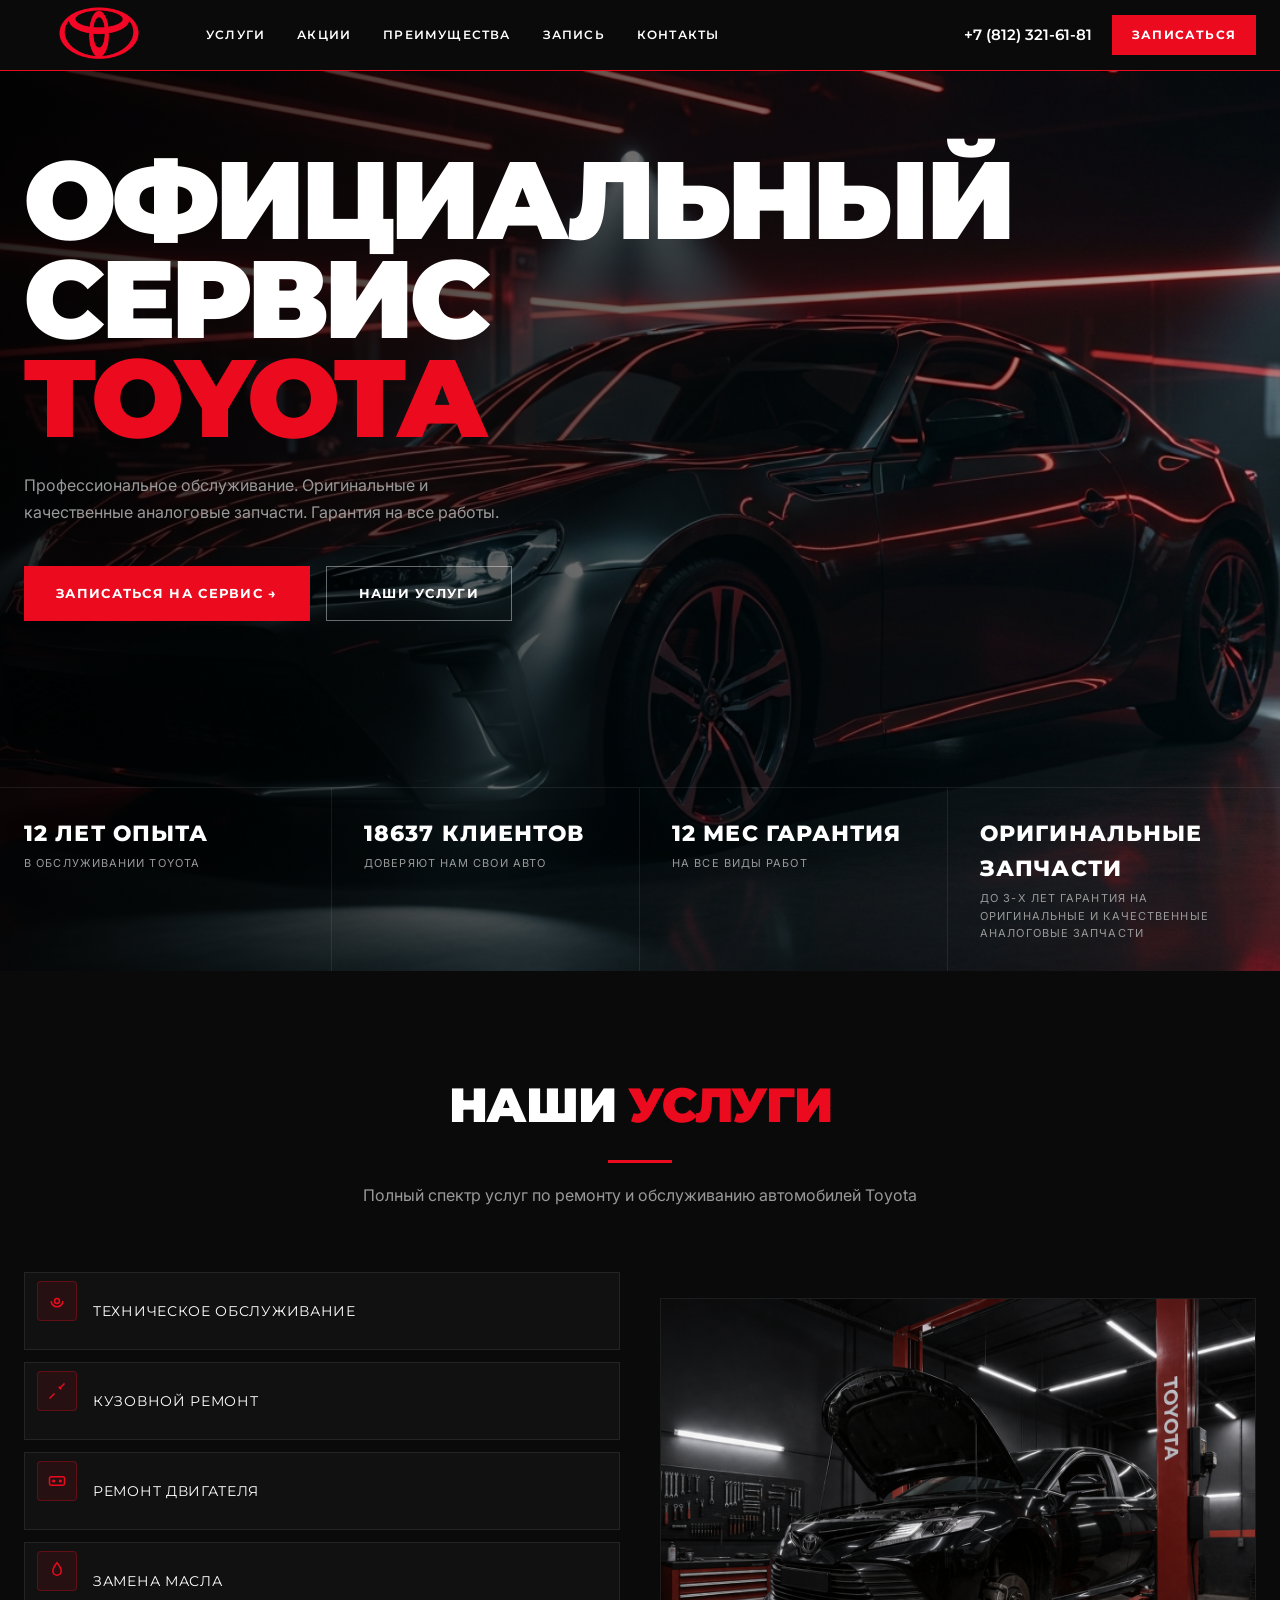
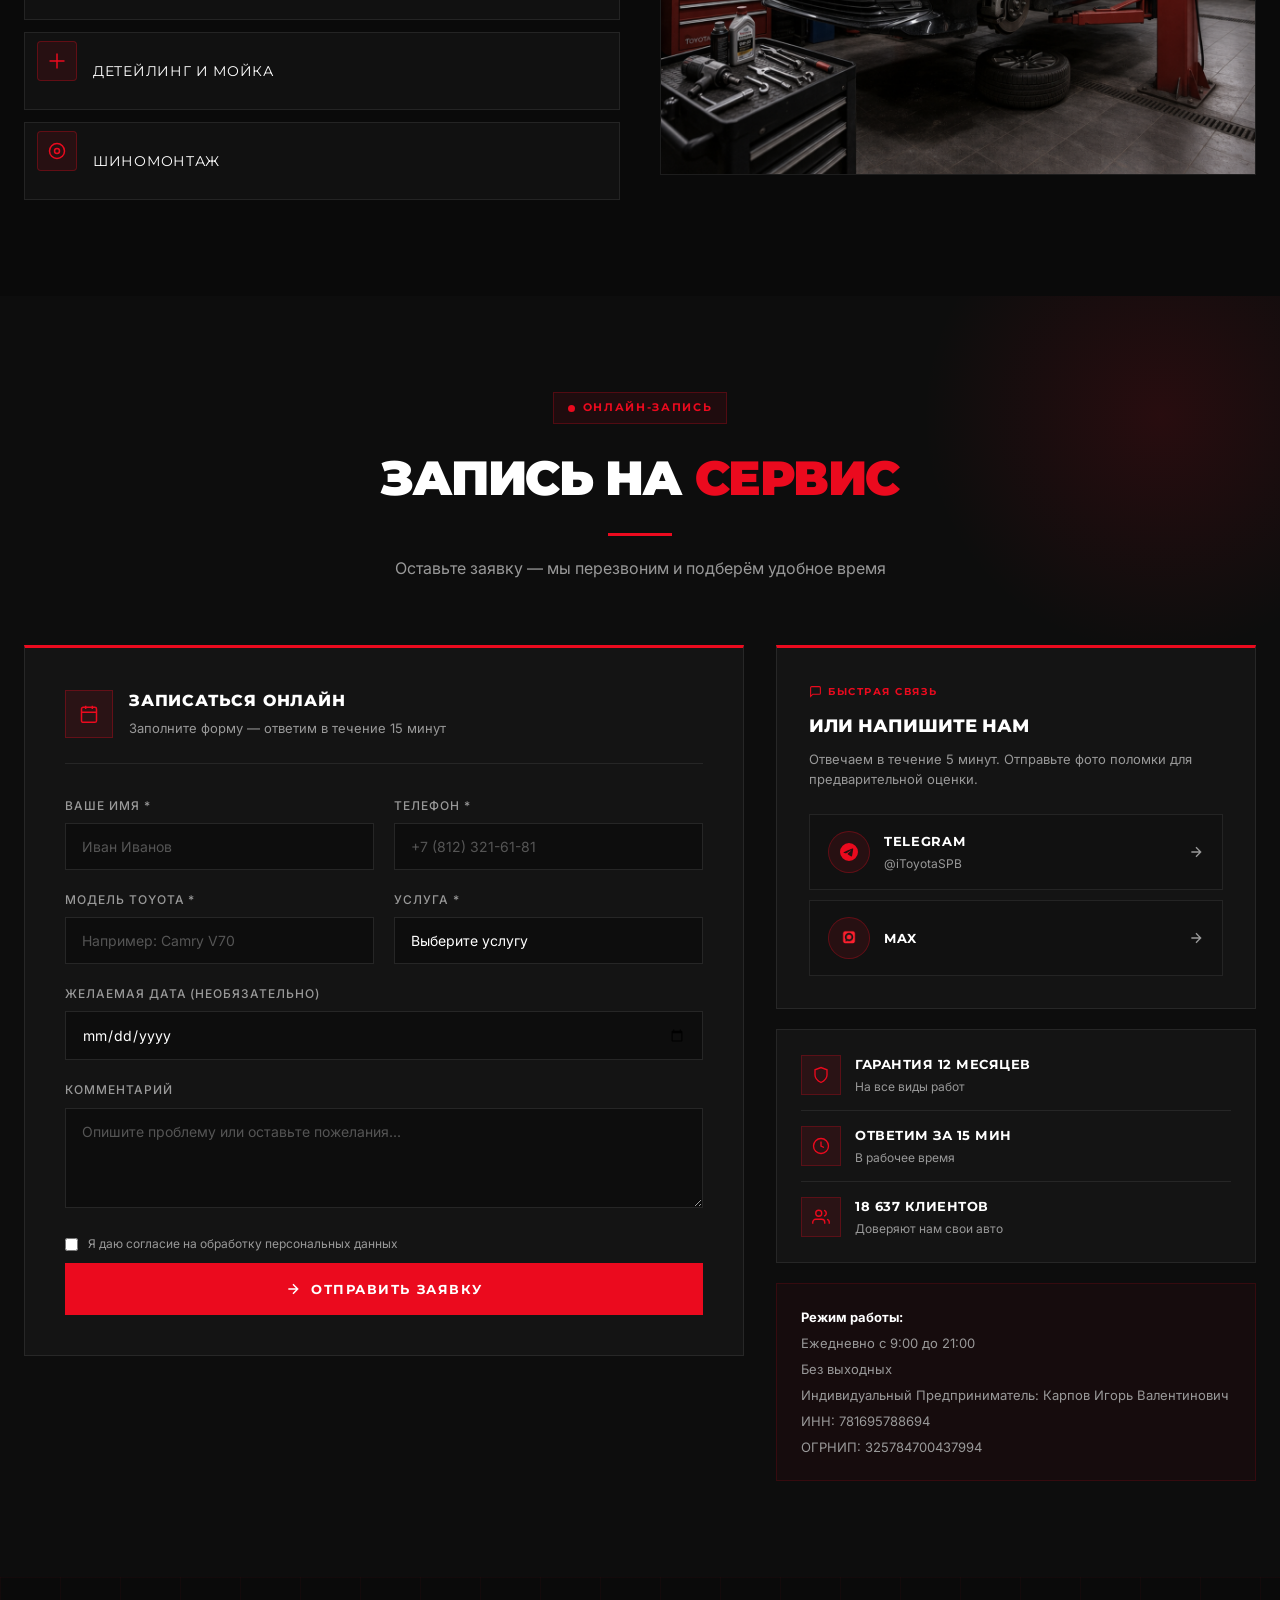
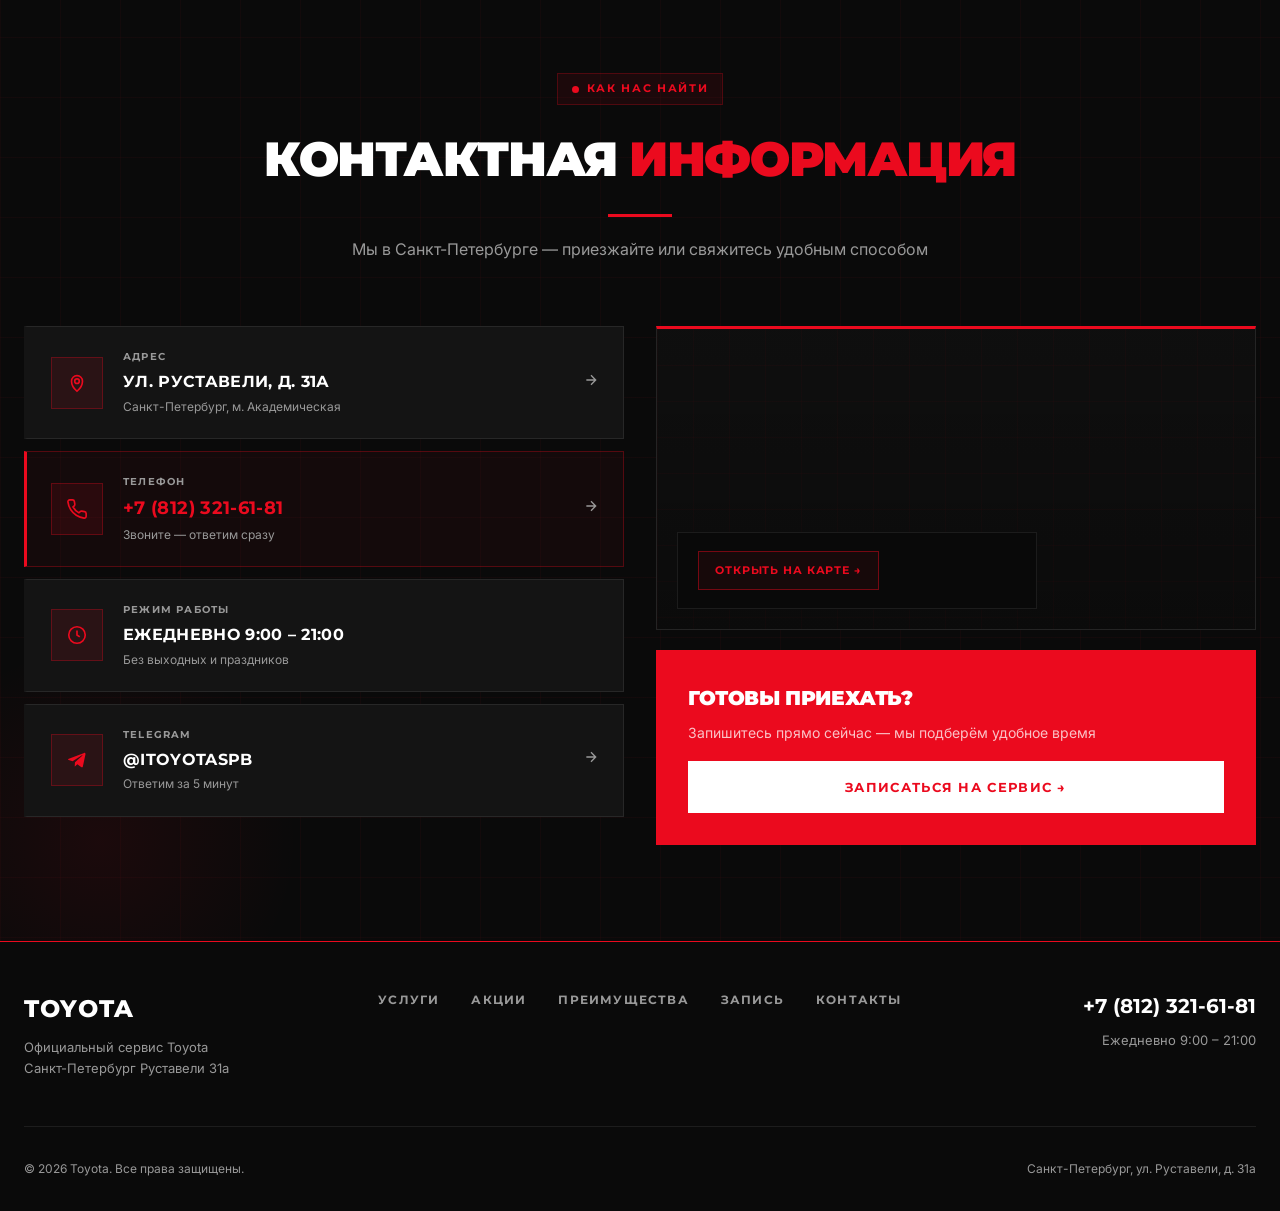
==== index.html @ b916c86d "Add files via upload" ====
<!DOCTYPE html>
<html lang="ru">
<head>
  <meta charset="UTF-8">
  <meta name="viewport" content="width=device-width, initial-scale=1.0">
  <meta name="description" content="Официальный сервис Toyota в Санкт-Петербурге. Профессиональное обслуживание, оригинальные запчасти, гарантия на работы.">
  <meta property="og:title" content="Toyota — Официальный сервис Toyota в СПб">
  <meta property="og:description" content="Профессиональное обслуживание автомобилей Toyota. Оригинальные запчасти. Гарантия на все работы.">
  <title>Toyota — Официальный сервис Toyota в Санкт-Петербурге</title>
  <link rel="stylesheet" href="styles.css">
  <!-- Google Fonts автоматически подключаются из styles.css -->
</head>
<body>

<!-- ════════════════════════════════════════
     НАВБАР
════════════════════════════════════════ -->
<header>
  <nav class="navbar">
    <div class="navbar-inner">
      <a href="#" class="navbar-logo">
  <img src="images/toyota-logo.png" alt="Toyota">
</a>

      <div class="navbar-nav">
        <a href="#services">Услуги</a>
        <a href="promotions.html">Акции</a>
        <a href="#advantages">Преимущества</a>
        <a href="#booking">Запись</a>
        <a href="#contacts">Контакты</a>
      </div>

      <div class="navbar-right">
        <a href="tel:+78123216181" class="navbar-phone">+7 (812) 321-61-81</a>
        <a href="#booking" class="navbar-cta">Записаться</a>
      </div>

      <!-- Кнопка мобильного меню -->
      <button class="hamburger" id="hamburger" aria-label="Меню">
        <span></span><span></span><span></span>
      </button>
    </div>
  </nav>

  <!-- Мобильное меню -->
  <div class="mobile-nav" id="mobile-nav">
    <a href="#services" onclick="closeMobileMenu()">Услуги</a>
    <a href="#promotions" onclick="closeMobileMenu()">Акции</a>
    <a href="#advantages" onclick="closeMobileMenu()">Преимущества</a>
    <a href="#booking" onclick="closeMobileMenu()">Запись</a>
    <a href="#contacts" onclick="closeMobileMenu()">Контакты</a>
    <div class="mobile-nav-phone">
      <a href="tel:+78123216181">+7 (812) 321-61-81</a>
    </div>
  </div>
</header>


<!-- ════════════════════════════════════════
     ГЕРОЙ
════════════════════════════════════════ -->
<section class="hero" id="hero">
  <div class="hero-bg"></div>

  <div class="hero-content">
<a href="tel:+78123216181" class="hero-mobile-phone">+7 (812) 321-61-81</a>
    <h1 class="hero-title">
      Официальный<br>
      Сервис<br>
      <span class="red">Toyota</span>
    </h1>

    <p class="hero-sub">
      Профессиональное обслуживание. Оригинальные и качественные аналоговые запчасти. Гарантия на все работы.
    </p>

    <div class="hero-buttons">
      <a href="#booking" class="btn btn-red">Записаться на сервис →</a>
      <a href="#services" class="btn btn-outline">Наши услуги</a>
    </div>
  </div>

  <div class="hero-stats">
    <div class="hero-stats-inner">
      <div class="hero-stat">
        <div class="hero-stat-number">12 лет опыта</div>
        <div class="hero-stat-label">В обслуживании Toyota</div>
      </div>
      <div class="hero-stat">
        <div class="hero-stat-number">18637 клиентов</div>
        <div class="hero-stat-label">Доверяют нам свои авто</div>
      </div>
      <div class="hero-stat">
        <div class="hero-stat-number">12 мес гарантия</div>
        <div class="hero-stat-label">На все виды работ</div>
      </div>
      <div class="hero-stat">
        <div class="hero-stat-number">Оригинальные запчасти</div>
        <div class="hero-stat-label">До 3-х лет гарантия на оригинальные и качественные аналоговые запчасти</div>
      </div>
    </div>
  </div>
</section>


<!-- ════════════════════════════════════════
     УСЛУГИ
════════════════════════════════════════ -->
<section class="section section-alt" id="services">
  <div class="container">
    <div class="section-heading">
      <h2 class="section-title">
  Наши <span>услуги</span>
</h2>
      <div class="red-line"></div>
      <p>Полный спектр услуг по ремонту и обслуживанию автомобилей Toyota</p>
    </div>

    <div class="services-layout">

  <!-- ЛЕВАЯ КОЛОНКА -->
  <div class="services-list">

    <a href="service-to.html" class="service-row">
      <div class="service-icon">
  <svg width="20" height="20" viewBox="0 0 24 24" fill="none" stroke="currentColor" stroke-width="1.8">
    <circle cx="12" cy="12" r="3"/>
    <path d="M19 12a7 7 0 1 1-14 0"/>
  </svg>
</div>
      <span>Техническое обслуживание</span>
    </a>

    <a href="service-body.html" class="service-row">
      <div class="service-icon">
  <svg width="20" height="20" viewBox="0 0 24 24" fill="none" stroke="currentColor" stroke-width="1.8">
    <path d="M3 21l6-6"/>
    <path d="M14 7l3 3"/>
    <path d="M21 3l-6 6"/>
  </svg>
</div>
      <span>Кузовной ремонт</span>
    </a>

    <a href="service-engine.html" class="service-row">
      <div class="service-icon">
  <svg width="20" height="20" viewBox="0 0 24 24" fill="none" stroke="currentColor" stroke-width="1.8">
    <rect x="3" y="7" width="18" height="10" rx="2"/>
    <circle cx="8" cy="12" r="1"/>
    <circle cx="16" cy="12" r="1"/>
  </svg>
</div>
      <span>Ремонт двигателя</span>
    </a>

    <a href="service-oil.html" class="service-row">
      <div class="service-icon">
  <svg width="20" height="20" viewBox="0 0 24 24" fill="none" stroke="currentColor" stroke-width="1.8">
    <path d="M12 2C12 2 7 8 7 12a5 5 0 0 0 10 0c0-4-5-10-5-10z"/>
  </svg>
</div>
      <span>Замена масла</span>
    </a>

    <a href="service-detailing.html" class="service-row">
      <div class="service-icon">
  <svg width="20" height="20" viewBox="0 0 24 24" fill="none" stroke="currentColor" stroke-width="1.8">
    <path d="M12 3v18"/>
    <path d="M3 12h18"/>
  </svg>
</div>
      <span>Детейлинг и мойка</span>
    </a>

    <a href="service-tires.html" class="service-row">
      <div class="service-icon">
  <svg width="20" height="20" viewBox="0 0 24 24" fill="none" stroke="currentColor" stroke-width="1.8">
    <circle cx="12" cy="12" r="9"/>
    <circle cx="12" cy="12" r="3"/>
  </svg>
</div>
      <span>Шиномонтаж</span>
    </a>

  </div>

  <!-- ПРАВАЯ КОЛОНКА -->
  <div class="services-image">
    <img src="images/service-photo.png" alt="Сервис Toyota">
  </div>

</div>
  </div>
</section>


<!-- ════════════════════════════════════════
     ЗАПИСЬ НА СЕРВИС
════════════════════════════════════════ -->
<section class="section booking-section" id="booking">
  <div class="booking-bg-accent"></div>

  <div class="container booking-container">

    <div class="section-heading">
      <div class="booking-section-label">
        <span class="booking-label-dot"></span>
        Онлайн-запись
      </div>
      <h2 class="section-title">Запись на <span>сервис</span></h2>
      <div class="red-line"></div>
      <p>Оставьте заявку — мы перезвоним и подберём удобное время</p>
    </div>

    <div class="booking-grid">

      <!-- Форма -->
      <div class="booking-form-card">
        <div class="booking-form-header">
          <div class="booking-form-header-icon">
            <svg width="20" height="20" viewBox="0 0 24 24" fill="none" stroke="currentColor" stroke-width="1.8">
              <rect x="3" y="4" width="18" height="18" rx="2"/>
              <path d="M16 2v4M8 2v4M3 10h18"/>
            </svg>
          </div>
          <div>
            <div class="booking-form-header-title">Записаться онлайн</div>
            <div class="booking-form-header-sub">Заполните форму — ответим в течение 15 минут</div>
          </div>
        </div>

        <form id="contact-form" onsubmit="handleSubmit(event)">
          <div class="form-row">
            <div class="form-group">
              <label for="name">Ваше имя *</label>
              <input type="text" id="name" name="name" placeholder="Иван Иванов" required>
            </div>
            <div class="form-group">
              <label for="phone">Телефон *</label>
              <input type="tel" id="phone" name="phone" placeholder="+7 (812) 321-61-81" required>
            </div>
          </div>

          <div class="form-row">
            <div class="form-group">
              <label for="model">Модель Toyota *</label>
              <input type="text" id="model" name="model" placeholder="Например: Camry V70" required>
            </div>
            <div class="form-group">
              <label for="service">Услуга *</label>
              <select id="service" name="service" required>
                <option value="" disabled selected>Выберите услугу</option>
                <option value="ТО">Техническое обслуживание (ТО)</option>
                <option value="Замена масла">Замена масла и фильтров</option>
                <option value="Диагностика">Диагностика электроники</option>
                <option value="Кузовной ремонт">Кузовной ремонт</option>
                <option value="Ремонт двигателя">Ремонт двигателя</option>
                <option value="Детейлинг">Детейлинг и мойка</option>
                <option value="Шиномонтаж">Шиномонтаж и балансировка</option>
              </select>
            </div>
          </div>

          <div class="form-group">
            <label for="date">Желаемая дата (необязательно)</label>
            <input type="date" id="date" name="date">
          </div>

          <div class="form-group">
            <label for="comment">Комментарий</label>
            <textarea id="comment" name="comment" placeholder="Опишите проблему или оставьте пожелания..."></textarea>
          </div>

          <div class="form-consent">
  <label>
    <input type="checkbox" id="consent" required>
    <span>
      Я даю согласие на обработку персональных данных
    </span>
  </label>
</div>
          <button type="submit" class="form-submit" id="submit-btn">
            <svg width="16" height="16" viewBox="0 0 24 24" fill="none" stroke="currentColor" stroke-width="2.2"><path d="M5 12h14M12 5l7 7-7 7"/></svg>
            Отправить заявку
          </button>
          <div id="form-success" style="display:none; margin-top:16px; color:var(--red); font-family:var(--font-head); font-size:13px; font-weight:600; text-transform:uppercase; letter-spacing:0.1em; border:1px solid rgba(235,10,30,0.3); padding:12px 16px; background:rgba(235,10,30,0.06);">
            ✓ Заявка отправлена! Мы свяжемся с вами в ближайшее время.
          </div>
        </form>
      </div>

      <!-- Правая колонка -->
      <div class="booking-right">

        <!-- Мессенджеры -->
        <div class="messengers-block">
          <div class="messengers-block-label">
            <svg width="13" height="13" viewBox="0 0 24 24" fill="none" stroke="currentColor" stroke-width="2">
              <path d="M21 15a2 2 0 0 1-2 2H7l-4 4V5a2 2 0 0 1 2-2h14a2 2 0 0 1 2 2z"/>
            </svg>
            Быстрая связь
          </div>
          <h3>Или напишите нам</h3>
          <p>Отвечаем в течение 5 минут. Отправьте фото поломки для предварительной оценки.</p>

          <a href="https://t.me/iToyotaSPB" target="_blank" class="messenger-btn tg-btn">
            <div class="messenger-icon tg-icon">
              <svg xmlns="http://www.w3.org/2000/svg" width="22" height="22" viewBox="0 0 24 24" fill="white"><path d="M11.944 0A12 12 0 0 0 0 12a12 12 0 0 0 12 12 12 12 0 0 0 12-12A12 12 0 0 0 12 0a12 12 0 0 0-.056 0zm4.962 7.224c.1-.002.321.023.465.14a.506.506 0 0 1 .171.325c.016.093.036.306.02.472-.18 1.898-.962 6.502-1.36 8.627-.168.9-.499 1.201-.82 1.23-.696.065-1.225-.46-1.9-.902-1.056-.693-1.653-1.124-2.678-1.8-1.185-.78-.417-1.21.258-1.91.177-.184 3.247-2.977 3.307-3.23.007-.032.014-.15-.056-.212s-.174-.041-.249-.024c-.106.024-1.793 1.14-5.061 3.345-.48.33-.913.49-1.302.48-.428-.008-1.252-.241-1.865-.44-.752-.245-1.349-.374-1.297-.789.027-.216.325-.437.893-.663 3.498-1.524 5.83-2.529 6.998-3.014 3.332-1.386 4.025-1.627 4.476-1.635z"/></svg>
          </div>
            <div class="messenger-text">
              <div class="messenger-name">Telegram</div>
              <div class="messenger-sub tg-sub">@iToyotaSPB</div>
            </div>
            <svg class="messenger-arrow" width="16" height="16" viewBox="0 0 24 24" fill="none" stroke="currentColor" stroke-width="2"><path d="M5 12h14M12 5l7 7-7 7"/></svg>
          </a>

          <a href="#" target="_blank" class="messenger-btn max-btn">
            <div class="messenger-icon max-icon">
              <img src="images/max-icon.png" alt="MAX">
          </div>
            <div class="messenger-text">
              <div class="messenger-name">MAX</div>
              
            </div>
            <svg class="messenger-arrow" width="16" height="16" viewBox="0 0 24 24" fill="none" stroke="currentColor" stroke-width="2"><path d="M5 12h14M12 5l7 7-7 7"/></svg>
          </a>
        </div>

        <!-- Блок с преимуществами -->
        <div class="booking-guarantee">
          <div class="booking-guarantee-item">
            <div class="booking-guarantee-icon">
              <svg width="18" height="18" viewBox="0 0 24 24" fill="none" stroke="currentColor" stroke-width="1.8">
                <path d="M12 22s8-4 8-10V5l-8-3-8 3v7c0 6 8 10 8 10z"/>
              </svg>
            </div>
            <div>
              <div class="booking-guarantee-title">Гарантия 12 месяцев</div>
              <div class="booking-guarantee-desc">На все виды работ</div>
            </div>
          </div>
          <div class="booking-guarantee-item">
            <div class="booking-guarantee-icon">
              <svg width="18" height="18" viewBox="0 0 24 24" fill="none" stroke="currentColor" stroke-width="1.8">
                <circle cx="12" cy="12" r="10"/>
                <path d="M12 6v6l4 2"/>
              </svg>
            </div>
            <div>
              <div class="booking-guarantee-title">Ответим за 15 мин</div>
              <div class="booking-guarantee-desc">В рабочее время</div>
            </div>
          </div>
          <div class="booking-guarantee-item">
            <div class="booking-guarantee-icon">
              <svg width="18" height="18" viewBox="0 0 24 24" fill="none" stroke="currentColor" stroke-width="1.8">
                <path d="M17 21v-2a4 4 0 0 0-4-4H5a4 4 0 0 0-4 4v2"/>
                <circle cx="9" cy="7" r="4"/>
                <path d="M23 21v-2a4 4 0 0 0-3-3.87"/>
                <path d="M16 3.13a4 4 0 0 1 0 7.75"/>
              </svg>
            </div>
            <div>
              <div class="booking-guarantee-title">18 637 клиентов</div>
              <div class="booking-guarantee-desc">Доверяют нам свои авто</div>
            </div>
          </div>
        </div>

        <div class="working-hours">
          <p>
            <strong>Режим работы:</strong><br>
            Ежедневно с 9:00 до 21:00<br>
            Без выходных<br>
            Индивидуальный Предприниматель: Карпов Игорь Валентинович<br>
            ИНН: 781695788694<br>
            ОГРНИП: 325784700437994
          </p>
        </div>

      </div>
    </div>
  </div>
</section>


<!-- ════════════════════════════════════════
     КОНТАКТЫ
════════════════════════════════════════ -->
<section class="section contacts" id="contacts">
  <div class="contacts-bg-pattern"></div>
  <div class="container" style="position:relative; z-index:1;">
    <div class="section-heading">
      <div class="contacts-section-label">
        <span class="booking-label-dot"></span>
        Как нас найти
      </div>
      <h2 class="section-title">Контактная <span>информация</span></h2>
      <div class="red-line"></div>
      <p>Мы в Санкт-Петербурге — приезжайте или свяжитесь удобным способом</p>
    </div>

    <div class="contacts-grid-new">

      <!-- Карточки контактов -->
      <div class="contacts-cards">

        <a href="https://yandex.ru/maps/?text=ул.+Руставели,+д.+31а,+Санкт-Петербург" target="_blank" class="contact-card">
          <div class="contact-card-icon">
            <svg width="22" height="22" viewBox="0 0 24 24" fill="none" stroke="currentColor" stroke-width="1.8">
              <path d="M12 21s-6-5.2-6-11a6 6 0 1 1 12 0c0 5.8-6 11-6 11z"/>
              <circle cx="12" cy="10" r="2.5"/>
            </svg>
          </div>
          <div class="contact-card-body">
            <div class="contact-card-label">Адрес</div>
            <div class="contact-card-value">ул. Руставели, д. 31а</div>
            <div class="contact-card-sub">Санкт-Петербург, м. Академическая</div>
          </div>
          <div class="contact-card-arrow">
            <svg width="16" height="16" viewBox="0 0 24 24" fill="none" stroke="currentColor" stroke-width="2"><path d="M5 12h14M12 5l7 7-7 7"/></svg>
          </div>
        </a>

        <a href="tel:+78123216181" class="contact-card contact-card-accent">
          <div class="contact-card-icon">
            <svg width="22" height="22" viewBox="0 0 24 24" fill="none" stroke="currentColor" stroke-width="1.8">
              <path d="M22 16.9v3a2 2 0 0 1-2.2 2 19.8 19.8 0 0 1-8.6-3.1 19.4 19.4 0 0 1-6-6A19.8 19.8 0 0 1 2.1 4.2 2 2 0 0 1 4.1 2h3a2 2 0 0 1 2 1.7l.5 3a2 2 0 0 1-.6 1.8l-1.3 1.3a16 16 0 0 0 6.4 6.4l1.3-1.3a2 2 0 0 1 1.8-.6l3 .5a2 2 0 0 1 1.7 2z"/>
            </svg>
          </div>
          <div class="contact-card-body">
            <div class="contact-card-label">Телефон</div>
            <div class="contact-card-value">+7 (812) 321-61-81</div>
            <div class="contact-card-sub">Звоните — ответим сразу</div>
          </div>
          <div class="contact-card-arrow">
            <svg width="16" height="16" viewBox="0 0 24 24" fill="none" stroke="currentColor" stroke-width="2"><path d="M5 12h14M12 5l7 7-7 7"/></svg>
          </div>
        </a>

        <div class="contact-card">
          <div class="contact-card-icon">
            <svg width="22" height="22" viewBox="0 0 24 24" fill="none" stroke="currentColor" stroke-width="1.8">
              <circle cx="12" cy="12" r="9"/>
              <path d="M12 7v5l3 2"/>
            </svg>
          </div>
          <div class="contact-card-body">
            <div class="contact-card-label">Режим работы</div>
            <div class="contact-card-value">Ежедневно 9:00 – 21:00</div>
            <div class="contact-card-sub">Без выходных и праздников</div>
          </div>
        </div>

        <a href="https://t.me/iToyotaSPB" target="_blank" class="contact-card">
          <div class="contact-card-icon">
            <svg width="22" height="22" viewBox="0 0 24 24" fill="currentColor">
              <path d="M21.5 4.5 18.4 19c-.2 1-.8 1.2-1.6.8l-4.4-3.2-2.1 2c-.2.2-.4.4-.8.4l.3-4.5 8.2-7.4c.4-.3-.1-.5-.6-.2L7.2 13.3l-4.3-1.3c-.9-.3-.9-.9.2-1.3l16.7-6.4c.8-.3 1.5.2 1.2 1.2z"/>
            </svg>
          </div>
          <div class="contact-card-body">
            <div class="contact-card-label">Telegram</div>
            <div class="contact-card-value">@iToyotaSPB</div>
            <div class="contact-card-sub">Ответим за 5 минут</div>
          </div>
          <div class="contact-card-arrow">
            <svg width="16" height="16" viewBox="0 0 24 24" fill="none" stroke="currentColor" stroke-width="2"><path d="M5 12h14M12 5l7 7-7 7"/></svg>
          </div>
        </a>

      </div>

      <!-- Правый блок: карта-заглушка + CTA -->
      <div class="contacts-right">
        <div class="contacts-map-embed">
  <iframe
    src="https://yandex.ru/map-widget/v1/?text=%D1%83%D0%BB.%20%D0%A0%D1%83%D1%81%D1%82%D0%B0%D0%B2%D0%B5%D0%BB%D0%B8%2C%20%D0%B4.%2031%D0%B0%2C%20%D0%A1%D0%B0%D0%BD%D0%BA%D1%82-%D0%9F%D0%B5%D1%82%D0%B5%D1%80%D0%B1%D1%83%D1%80%D0%B3&z=16"
    width="100%"
    height="100%"
    frameborder="0"
    allowfullscreen="true"
    loading="lazy">
  </iframe>

  <div class="contacts-map-overlay">
  <a href="https://yandex.ru/maps/?text=ул.+Руставели,+д.+31%D0%B0,+%D0%A1%D0%B0%D0%BD%D0%BA%D1%82-%D0%9F%D0%B5%D1%82%D0%B5%D1%80%D0%B1%D1%83%D1%80%D0%B3" target="_blank" class="contacts-map-btn">
    Открыть на карте →
  </a>
</div>
</div>

        <div class="contacts-cta-block">
          <div class="contacts-cta-title">Готовы приехать?</div>
          <div class="contacts-cta-desc">Запишитесь прямо сейчас — мы подберём удобное время</div>
          <a href="#booking" class="btn btn-red" style="width:100%; justify-content:center; margin-top:16px;">
            Записаться на сервис →
          </a>
        </div>
      </div>

    </div>
  </div>
</section>


<!-- ════════════════════════════════════════
     ФУТЕР
════════════════════════════════════════ -->
<footer class="footer">
  <div class="footer-inner">
    <div>
      <div class="footer-logo">TOYOTA</div>
      <div class="footer-tagline">Официальный сервис Toyota<br>Санкт-Петербург Руставели 31а</div>
    </div>

    <div class="footer-links">
      <a href="#services">Услуги</a>
      <a href="promotions.html">Акции</a>
      <a href="#advantages">Преимущества</a>
      <a href="#booking">Запись</a>
      <a href="#contacts">Контакты</a>
    </div>

    <div class="footer-contact">
      <div class="footer-phone"><a href="tel:+78123216181">+7 (812) 321-61-81</a></div>
      <div class="footer-hours">Ежедневно 9:00 – 21:00</div>
    </div>
  </div>

  <div class="footer-bottom">
    <p>© 2026 Toyota. Все права защищены.</p>
    <p>Санкт-Петербург, ул. Руставели, д. 31а</p>
  </div>
</footer>


<!-- ════════════════════════════════════════
     JAVASCRIPT
════════════════════════════════════════ -->
<script>
// ── Мобильное меню ──
const hamburger = document.getElementById('hamburger');
const mobileNav = document.getElementById('mobile-nav');

hamburger.addEventListener('click', () => {
  mobileNav.classList.toggle('open');
});

function closeMobileMenu() {
  mobileNav.classList.remove('open');
}

// ── Обратный отсчёт ──
function createCountdown(targetDate, dayId, hourId, minId, secId) {
  function update() {
    const now = new Date().getTime();
    const diff = targetDate - now;

    if (diff <= 0) {
      document.getElementById(dayId).textContent = '00';
      document.getElementById(hourId).textContent = '00';
      document.getElementById(minId).textContent = '00';
      document.getElementById(secId).textContent = '00';
      return;
    }

    const days  = Math.floor(diff / (1000 * 60 * 60 * 24));
    const hours = Math.floor((diff / (1000 * 60 * 60)) % 24);
    const mins  = Math.floor((diff / (1000 * 60)) % 60);
    const secs  = Math.floor((diff / 1000) % 60);

    document.getElementById(dayId).textContent  = String(days).padStart(2, '0');
    document.getElementById(hourId).textContent = String(hours).padStart(2, '0');
    document.getElementById(minId).textContent  = String(mins).padStart(2, '0');
    document.getElementById(secId).textContent  = String(secs).padStart(2, '0');
  }

  update();
  setInterval(update, 1000);
}

// Настройте даты окончания акций здесь:
const promo1End = new Date(Date.now() + 7 * 24 * 60 * 60 * 1000); // через 7 дней
const promo2End = new Date(Date.now() + 7 * 24 * 60 * 60 * 1000);
const promo3End = new Date(Date.now() + 7 * 24 * 60 * 60 * 1000);

createCountdown(promo1End, 'c1-days', 'c1-hours', 'c1-mins', 'c1-secs');
createCountdown(promo2End, 'c2-days', 'c2-hours', 'c2-mins', 'c2-secs');
createCountdown(promo3End, 'c3-days', 'c3-hours', 'c3-mins', 'c3-secs');

// ── Форма записи ──
function handleSubmit(e) {
  e.preventDefault();
  const btn = document.getElementById('submit-btn');
  const success = document.getElementById('form-success');

  btn.textContent = 'Отправка...';
  btn.disabled = true;

  // Здесь можно подключить отправку на ваш сервер или Telegram-бот:
  // fetch('/api/send', { method: 'POST', body: new FormData(e.target) })

  setTimeout(() => {
    btn.innerHTML = '<svg width="16" height="16" viewBox="0 0 24 24" fill="none" stroke="currentColor" stroke-width="2.2"><path d="M5 12h14M12 5l7 7-7 7"/></svg> Отправить заявку';
    btn.disabled = false;
    success.style.display = 'block';
    e.target.reset();
    setTimeout(() => { success.style.display = 'none'; }, 5000);
  }, 1000);
}

// ── Плавное появление секций ──
const observer = new IntersectionObserver((entries) => {
  entries.forEach(entry => {
    if (entry.isIntersecting) {
      entry.target.style.opacity = '1';
      entry.target.style.transform = 'translateY(0)';
    }
  });
}, { threshold: 0.1 });

document.querySelectorAll('.service-card, .advantage-item').forEach(el => {
  el.style.opacity = '0';
  el.style.transform = 'translateY(20px)';
  el.style.transition = 'opacity 0.5s ease, transform 0.5s ease';
  observer.observe(el);
});
</script>

</body>
</html>
---- styles.css ----
/* =============================================
   TOYOTA EA — Официальный сервис
   Стили сайта | Версия 1.0
   ============================================= */

@import url('https://fonts.googleapis.com/css2?family=Montserrat:wght@400;500;600;700;800;900&family=Inter:wght@300;400;500;600&display=swap');

/* ─── Сброс стилей ─── */
*, *::before, *::after { box-sizing: border-box; margin: 0; padding: 0; }
html { scroll-behavior: smooth; }

/* ─── Переменные (меняйте цвета здесь) ─── */
:root {
  --bg-main:    #0d0d0d;   /* Основной фон */
  --bg-card:    #141414;   /* Фон карточек */
  --bg-nav:     #0a0a0a;   /* Фон навбара */
  --red:        #EB0A1E;   /* Toyota Red */
  --white:      #FFFFFF;
  --gray:       #999999;   /* Серый текст */
  --border:     rgba(255,255,255,0.08);
  --font-head:  'Montserrat', sans-serif;
  --font-body:  'Inter', sans-serif;
}

body {
  background-color: var(--bg-main);
  color: var(--white);
  font-family: var(--font-body);
  line-height: 1.6;
  -webkit-font-smoothing: antialiased;
}

a { color: inherit; text-decoration: none; }
img { max-width: 100%; display: block; }
ul { list-style: none; }

/* ─── Утилиты ─── */
.container { max-width: 1280px; margin: 0 auto; padding: 0 24px; }
.section { padding: 96px 0; }
.section-alt { background-color: #0a0a0a; }

.section-heading { text-align: center; margin-bottom: 64px; }
.section-heading h2 {
  font-family: var(--font-head);
  font-size: clamp(28px, 4vw, 48px);
  font-weight: 900;
  text-transform: uppercase;
  letter-spacing: -0.03em;
  color: var(--white);
  margin-bottom: 16px;
}
.section-heading .red-line {
  width: 64px; height: 3px;
  background: var(--red);
  margin: 0 auto 20px;
}
.section-heading p { color: var(--gray); font-size: 16px; }

.btn {
  display: inline-flex; align-items: center; gap: 8px;
  font-family: var(--font-head);
  font-size: 13px; font-weight: 700;
  text-transform: uppercase; letter-spacing: 0.1em;
  padding: 16px 32px;
  cursor: pointer; border: none;
  transition: all 0.25s ease;
}
.btn-red {
  background: var(--red); color: var(--white);
}
.btn-red:hover { background: #c40018; }

.btn-outline {
  background: transparent; color: var(--white);
  border: 1px solid rgba(255,255,255,0.4);
}
.btn-outline:hover { border-color: var(--white); }
.section-title span {
  color: var(--red);
}

/* ─── НАВБАР ─── */
.navbar {
  position: sticky; top: 0; z-index: 100;
  background: var(--bg-nav);
  border-bottom: 1px solid var(--red);
  padding: 0 24px;
}
.navbar-inner {
  max-width: 1280px; margin: 0 auto;
  display: flex; align-items: center;
  height: 70px; gap: 32px;
}
.navbar-logo {
  font-family: var(--font-head);
  font-size: 22px; font-weight: 800;
  text-transform: uppercase; letter-spacing: 0.05em;
  white-space: nowrap;
  flex-shrink: 0;
}
.navbar-logo span { color: var(--red); }

.navbar-nav {
  display: flex; align-items: center; gap: 32px;
  flex: 1;
}
.navbar-nav a {
  font-family: var(--font-head);
  font-size: 12px; font-weight: 600;
  text-transform: uppercase; letter-spacing: 0.1em;
  color: var(--white);
  transition: color 0.2s;
}
.navbar-nav a:hover { color: var(--red); }

.navbar-right {
  display: flex; align-items: center; gap: 20px;
  flex-shrink: 0;
}
.navbar-phone {
  font-family: var(--font-head);
  font-size: 15px; font-weight: 600;
  color: var(--white); white-space: nowrap;
}
.navbar-cta {
  font-family: var(--font-head);
  font-size: 12px; font-weight: 700;
  text-transform: uppercase; letter-spacing: 0.1em;
  background: var(--red); color: var(--white);
  padding: 10px 20px; border: none;
  cursor: pointer; transition: background 0.2s;
}
.navbar-cta:hover { background: #c40018; }


.navbar-logo img {
  height: 150px;
  width: auto;
  display: block;
}
/* Мобильное меню */
.hamburger {
  display: none;
  background: none; border: none;
  cursor: pointer; padding: 8px;
  flex-direction: column; gap: 5px;
}
.hamburger span {
  display: block; width: 24px; height: 2px;
  background: var(--white); transition: all 0.3s;
}
.mobile-nav {
  display: none;
  position: fixed; top: 70px; left: 0; right: 0;
  background: var(--bg-nav);
  border-bottom: 1px solid var(--border);
  z-index: 99; padding: 24px;
}
.mobile-nav.open { display: block; }
.mobile-nav a {
  display: block; padding: 12px 0;
  font-family: var(--font-head); font-size: 14px;
  font-weight: 600; text-transform: uppercase; letter-spacing: 0.1em;
  color: var(--white); border-bottom: 1px solid var(--border);
  transition: color 0.2s;
}
.mobile-nav a:hover { color: var(--red); }
.mobile-nav-phone {
  margin-top: 16px;
  font-family: var(--font-head); font-size: 18px;
  font-weight: 700; color: var(--white);
}


/* ─── ГЕРОЙ ─── */
.hero {
  position: relative;
  min-height: 100vh;
  display: flex; flex-direction: column;
  justify-content: center;
  overflow: hidden;
}
.hero-bg {
  position: absolute; inset: 0;
  background-image: url('images/hero-bg.png');
  background-size: cover; background-position: center;
  background-color: #111;
}
.hero-bg::after {
  content: '';
  position: absolute; inset: 0;
  background: linear-gradient(
    to right,
    rgba(0,0,0,0.85) 0%,
    rgba(0,0,0,0.5) 60%,
    rgba(0,0,0,0.2) 100%
  );
}
.hero-content {
  position: relative; z-index: 2;
  max-width: 1280px; margin: 0 auto;
  padding: 80px 24px;
  width: 100%;
}
.hero-badge {
  display: inline-flex; align-items: center; gap: 8px;
  background: rgba(235,10,30,0.12);
  border: 1px solid rgba(235,10,30,0.4);
  padding: 8px 16px; margin-bottom: 32px;
  font-family: var(--font-head);
  font-size: 11px; font-weight: 700;
  text-transform: uppercase; letter-spacing: 0.15em;
  color: var(--white);
}
.hero-badge .dot {
  width: 8px; height: 8px;
  background: var(--red); border-radius: 50%;
  animation: pulse 2s infinite;
}
@keyframes pulse {
  0%, 100% { opacity: 1; }
  50% { opacity: 0.4; }
}
.hero-title {
  font-family: var(--font-head);
  font-size: clamp(52px, 10vw, 110px);
  font-weight: 900; line-height: 0.9;
  text-transform: uppercase;
  letter-spacing: -0.04em;
  margin-bottom: 24px;
}
.hero-title .red { color: var(--red); }

.hero-sub {
  font-size: 16px; color: var(--gray);
  max-width: 480px; line-height: 1.7;
  margin-bottom: 40px;
}
.hero-buttons { display: flex; gap: 16px; flex-wrap: wrap; }

.hero-stats {
  position: relative; z-index: 2;
  border-top: 1px solid var(--border);
  margin-top: auto;
}
.hero-stats-inner {
  max-width: 1280px; margin: 0 auto;
  padding: 0 24px;
  display: grid; grid-template-columns: repeat(4, 1fr);
}
.hero-stat {
  padding: 28px 0;
  border-right: 1px solid var(--border);
  padding-left: 32px;
}
.hero-stat:first-child { padding-left: 0; }
.hero-stat:last-child { border-right: none; }
.hero-stat-number {
  font-family: var(--font-head);
  font-size: 22px; font-weight: 800;
  text-transform: uppercase; letter-spacing: 0.05em;
  color: var(--white);
}
.hero-stat-label {
  font-size: 11px; color: var(--gray);
  text-transform: uppercase; letter-spacing: 0.1em;
  margin-top: 4px;
}


/* ─── АКЦИИ ─── */
.promo-cards {
  display: grid; grid-template-columns: repeat(3, 1fr);
  gap: 24px;
}
.promo-card {
  background: var(--bg-card);
  border: 1px solid var(--border);
  border-top: 3px solid var(--red);
  padding: 32px;
  transition: transform 0.3s, border-color 0.3s;
}
.promo-card:hover { transform: translateY(-4px); border-color: var(--red); }

.countdown {
  display: flex; align-items: center; gap: 8px;
  margin-bottom: 24px;
}
.countdown-unit { text-align: center; }
.countdown-num {
  font-family: var(--font-head);
  font-size: 24px; font-weight: 800;
  color: var(--red); line-height: 1;
}
.countdown-label {
  font-size: 9px; color: var(--gray);
  text-transform: uppercase; letter-spacing: 0.1em;
}
.countdown-sep {
  font-family: var(--font-head);
  font-size: 20px; font-weight: 800;
  color: var(--red);
  margin-bottom: 14px;
}
.promo-card h3 {
  font-family: var(--font-head);
  font-size: 18px; font-weight: 800;
  text-transform: uppercase; letter-spacing: 0.03em;
  margin-bottom: 12px;
}
.promo-card p { color: var(--gray); font-size: 14px; line-height: 1.6; margin-bottom: 24px; }
.promo-link {
  font-family: var(--font-head);
  font-size: 12px; font-weight: 700;
  text-transform: uppercase; letter-spacing: 0.1em;
  color: var(--red);
  transition: gap 0.2s;
  display: inline-flex; align-items: center; gap: 8px;
}
.promo-link:hover { gap: 12px; }


/* ─── УСЛУГИ ─── */
.services-grid {
  display: grid; grid-template-columns: repeat(3, 1fr);
  gap: 2px;
}
.service-card {
  background: var(--bg-card);
  padding: 32px;
  border-left: 4px solid transparent;
  transition: border-color 0.3s, background 0.3s;
  position: relative;
}
.service-card:hover {
  border-left-color: var(--red);
  background: #1a1a1a;
}
.service-icon {
  width: 48px; height: 48px;
  background: rgba(235,10,30,0.1);
  border-radius: 4px;
  display: flex; align-items: center; justify-content: center;
  margin-bottom: 20px;
}
.service-icon svg { color: var(--red); }
.service-card h3 {
  font-family: var(--font-head);
  font-size: 16px; font-weight: 700;
  text-transform: uppercase; letter-spacing: 0.03em;
  margin-bottom: 10px;
}
.service-card p { color: var(--gray); font-size: 14px; line-height: 1.6; }


/* ─── ПРЕИМУЩЕСТВА ─── */
.advantages { background: #0a0a0a; }
.advantages-grid {
  display: grid; grid-template-columns: repeat(4, 1fr);
  border: 1px solid var(--border);
}
.advantage-item {
  padding: 48px 40px;
  border-right: 1px solid var(--border);
  text-align: center;
}
.advantage-item:last-child { border-right: none; }
.advantage-number {
  font-family: var(--font-head);
  font-size: clamp(48px, 6vw, 72px);
  font-weight: 900; color: var(--red);
  line-height: 1; letter-spacing: -0.04em;
  margin-bottom: 12px;
}
.advantage-title {
  font-family: var(--font-head);
  font-size: 14px; font-weight: 700;
  text-transform: uppercase; letter-spacing: 0.05em;
  color: var(--white); margin-bottom: 8px;
}
.advantage-desc { color: var(--gray); font-size: 13px; line-height: 1.5; }


/* ─── ФОРМА — базовые стили (переиспользуются) ─── */
.form-row { display: grid; grid-template-columns: 1fr 1fr; gap: 20px; }
.form-group { margin-bottom: 20px; }
.form-group label {
  display: block;
  font-size: 12px; font-weight: 500;
  text-transform: uppercase; letter-spacing: 0.08em;
  color: var(--gray); margin-bottom: 8px;
}
.form-group input,
.form-group select,
.form-group textarea {
  width: 100%;
  background: #0d0d0d;
  border: 1px solid rgba(255,255,255,0.1);
  color: var(--white);
  padding: 14px 16px;
  font-family: var(--font-body); font-size: 14px;
  outline: none; transition: border-color 0.2s;
  border-radius: 0; appearance: none;
}
.form-group input:focus,
.form-group select:focus,
.form-group textarea:focus { border-color: var(--red); }
.form-group input::placeholder,
.form-group textarea::placeholder { color: #555; }
.form-group select option { background: #1a1a1a; }
.form-group textarea { resize: vertical; min-height: 100px; }
.form-submit {
  width: 100%; padding: 18px;
  background: var(--red); color: var(--white);
  border: none; cursor: pointer;
  font-family: var(--font-head);
  font-size: 13px; font-weight: 700;
  text-transform: uppercase; letter-spacing: 0.12em;
  transition: background 0.2s;
}
.form-submit:hover { background: #c40018; }

/* ─── КОНТАКТЫ (старый .contacts-grid — не используется) ─── */
.contacts-grid { display: flex; justify-content: center; }

.contact-info h3 {
  font-family: var(--font-head);
  font-size: 28px; font-weight: 800;
  text-transform: uppercase; margin-bottom: 32px;
}
.contact-item {
  display: flex; gap: 16px;
  margin-bottom: 28px; align-items: flex-start;
}
.contact-item-icon {
  width: 44px; height: 44px;
  background: rgba(235,10,30,0.1);
  border: 1px solid rgba(235,10,30,0.2);
  border-radius: 4px;
  display: flex; align-items: center; justify-content: center;
  flex-shrink: 0; font-size: 18px; color: var(--red);
}
.contact-item-text strong {
  display: block; font-size: 13px;
  text-transform: uppercase; letter-spacing: 0.08em;
  color: var(--gray); margin-bottom: 4px;
}
.contact-item-text span {
  font-size: 16px; color: var(--white); font-weight: 500;
}
.contact-item-text a { color: var(--white); transition: color 0.2s; }
.contact-item-text a:hover { color: var(--red); }

/* ─── ФУТЕР ─── */
.footer {
  background: #0a0a0a;
  border-top: 1px solid var(--red);
  padding: 48px 24px 32px;
}
.footer-inner {
  max-width: 1280px; margin: 0 auto;
  display: grid; grid-template-columns: 1fr auto 1fr;
  gap: 48px; align-items: start; margin-bottom: 48px;
}
.footer-logo {
  font-family: var(--font-head);
  font-size: 24px; font-weight: 800;
  text-transform: uppercase; letter-spacing: 0.05em;
  margin-bottom: 8px;
}
.footer-logo span { color: var(--red); }
.footer-tagline { color: var(--gray); font-size: 13px; }

.footer-links {
  display: flex;
  flex-direction: row;   /* горизонтально */
  gap: 32px;
  justify-content: center;
  align-items: center;
  flex-wrap: wrap;       /* перенос на мобильных */
}
.footer-links a {
  font-family: var(--font-head);
  font-size: 12px;
  font-weight: 700;
  text-transform: uppercase;
  letter-spacing: 0.1em;
  color: var(--gray);
  position: relative;
  transition: color 0.25s ease;
}
.footer-links a:hover {
  color: var(--white);
}
.footer-links a::after {
  content: '';
  position: absolute;
  left: 0;
  bottom: -6px;
  width: 0%;
  height: 2px;
  background: var(--red);
  transition: width 0.25s ease;
}
.footer-links a:hover::after {
  width: 100%;
}

.footer-contact { text-align: right; }
.footer-phone {
  font-family: var(--font-head);
  font-size: 20px; font-weight: 700;
  color: var(--white); margin-bottom: 8px;
}
.footer-phone a { transition: color 0.2s; }
.footer-phone a:hover { color: var(--red); }
.footer-hours { color: var(--gray); font-size: 13px; }

.footer-bottom {
  max-width: 1280px; margin: 0 auto;
  padding-top: 32px; border-top: 1px solid var(--border);
  display: flex; justify-content: space-between; align-items: center;
}
.footer-bottom p { color: var(--gray); font-size: 12px; }


/* ─── Адаптив ─── */
@media (max-width: 1024px) {
  .promo-cards { grid-template-columns: 1fr; }
  .services-grid { grid-template-columns: repeat(2, 1fr); }
  .advantages-grid { grid-template-columns: repeat(2, 1fr); }
  .advantage-item:nth-child(2) { border-right: none; }
  .booking-grid { grid-template-columns: 1fr; }
  .contacts-grid { grid-template-columns: 1fr; }
  .footer-inner { grid-template-columns: 1fr; text-align: center; align-items: center; }
  .footer-contact { text-align: center; }
  .footer-bottom { flex-direction: column; gap: 12px; text-align: center; }
}

@media (max-width: 768px) {
  .navbar-nav { display: none; }
  .navbar-phone { display: none; }
  .navbar-cta { display: none; }
  .hamburger { display: flex; }
  .section { padding: 64px 0; }
  .hero-title { font-size: clamp(42px, 13vw, 80px); }
  .hero-stats-inner { grid-template-columns: repeat(2, 1fr); }
  .hero-stat:nth-child(2) { border-right: none; }
  .services-grid { grid-template-columns: 1fr; }
  .advantages-grid { grid-template-columns: 1fr 1fr; }
  .form-row { grid-template-columns: 1fr; }
}


/* ─── ВНУТРЕННЯЯ СТРАНИЦА ─── */
.inner-page-hero {
  padding: 72px 0 32px;
  background: linear-gradient(180deg, #0a0a0a 0%, #111 100%);
  border-bottom: 1px solid var(--border);
}
.breadcrumbs {
  margin-bottom: 16px;
  color: var(--gray);
  font-size: 13px;
  text-transform: uppercase;
  letter-spacing: 0.08em;
}
.breadcrumbs a {
  color: var(--white);
  transition: color 0.2s;
}
.breadcrumbs a:hover { color: var(--red); }
.inner-page-hero h1 {
  font-family: var(--font-head);
  font-size: clamp(36px, 6vw, 64px);
  font-weight: 900;
  text-transform: uppercase;
  letter-spacing: -0.03em;
  margin-bottom: 12px;
  color: #fff;
  display: inline-block;
  text-shadow: 
    0 0 12px rgba(255, 0, 21, 0.571),
    0 0 28px rgba(254, 26, 45, 0.433);
}
.inner-page-hero .container {
  position: relative;
}
.inner-page-hero .container::after {
  content: '';
  width: 88px;
  height: 3px;
  background: var(--red);
  display: block;
  margin-top: 16px;
}

.inner-page-hero p {
  color: var(--gray);
  font-size: 16px;
  max-width: 560px;
}
.services-layout {
  display: grid;
  grid-template-columns: 1fr 1fr;
  gap: 40px;
  align-items: center;
}

/* ЛЕВАЯ КОЛОНКА */
.services-list {
  display: flex;
  flex-direction: column;
  gap: 12px;
}

.service-row {
  display: flex;
  align-items: center;
  gap: 16px;
  padding: 8px 12px;
  background: #111;
  border: 1px solid var(--border);
  text-decoration: none;
  transition: all 0.25s ease;
}

.service-row:hover {
  border-color: var(--red);
  background: #151515;
  transform: translateX(6px);
}

.service-row span {
  font-family: var(--font-head);
  font-size: 14px;
  text-transform: uppercase;
  letter-spacing: 0.05em;
}

/* ИКОНКИ */
.service-row .service-icon {
  width: 40px;
  height: 40px;
  background: rgba(235,10,30,0.1);
  border: 1px solid rgba(235,10,30,0.3);
  display: flex;
  align-items: center;
  justify-content: center;
  color: var(--red);
}

/* ПРАВАЯ КОЛОНКА */
.services-image img {
  width: 100%;
  height: 100%;
  object-fit: cover;
  border: 1px solid var(--border);
}
@media (max-width: 768px) {
  .services-layout {
    grid-template-columns: 1fr;
  }

  .services-image {
    order: -1;
  }
}
.service-icon svg {
  width: 20px;
  height: 20px;
  stroke: var(--red);
}
.service-content {
  display: grid;
  grid-template-columns: 1fr 1fr;
  gap: 40px;
  align-items: center;
  margin-top: 20px;
}

.service-image img {
  width: 100%;
  height: 320px;
  object-fit: cover;
  border: 1px solid var(--border);
}

/* адаптив */
@media (max-width: 768px) {
  .service-content {
    grid-template-columns: 1fr;
  }

  .service-image {
    order: -1;
  }
}
.service-cards {
  display: grid;
  grid-template-columns: repeat(2, 1fr);
  gap: 12px;
  margin-top: 30px;
}

.service-feature {
  background: var(--bg-card);
  border: 1px solid var(--border);
  padding: 16px;
  font-size: 14px;
  color: var(--white);
  position: relative;
}

.service-feature::before {
  content: '';
  position: absolute;
  left: 0;
  top: 0;
  height: 100%;
  width: 3px;
  background: var(--red);
}
.service-highlight {
  margin-top: 24px;
  padding: 16px 20px;
  border: 1px solid rgba(235,10,30,0.3);
  background: rgba(235,10,30,0.05);
  font-size: 13px;
  letter-spacing: 0.05em;
  text-transform: uppercase;
}

.big-btn {
  padding: 20px 40px;
  font-size: 14px;
}
.divider {
  margin: 50px 0;
  height: 1px;
  background: var(--border);
}
.service-description {
  margin-top: 16px;
  color: var(--gray);
  font-size: 23px;
  line-height: 1.8;
  max-width: 520px;
}

.service-text h2 {
  font-size: 26px;
  font-weight: 800;
}

.service-bottom {
  display: grid;
  grid-template-columns: 1fr 1fr;
  gap: 60px;
  margin-top: 60px;
}

.service-block ul {
  margin-top: 20px;
  line-height: 2;
  color: var(--gray);
}

.service-block p {
  margin-top: 16px;
  color: var(--gray);
  max-width: 500px;
}
@media (max-width: 768px) {
  .service-bottom {
    grid-template-columns: 1fr;
  }
}
.company-details-card {
  background: var(--bg-card);
  border: 1px solid var(--border);
  padding: 40px;
  min-height: 350px;
}

.company-details-card h3 {
  font-family: var(--font-head);
  font-size: 28px;
  font-weight: 800;
  text-transform: uppercase;
  margin-bottom: 28px;
}

.company-detail-row {
  padding: 18px 0;
  border-top: 1px solid var(--border);
}

.company-detail-row:first-of-type {
  border-top: none;
  padding-top: 0;
}

.company-detail-label {
  font-size: 12px;
  font-weight: 600;
  text-transform: uppercase;
  letter-spacing: 0.08em;
  color: var(--gray);
  margin-bottom: 8px;
}

.company-detail-value {
  font-size: 16px;
  line-height: 1.7;
  color: var(--white);
}

.contact-item-icon svg {
  width: 18px;
  height: 18px;
  stroke: var(--red);
  color: var(--red);
}

/* ─── ПРОКАЧАННЫЕ КОНТАКТЫ ─── */

.contact-info {
  background: var(--bg-card);
  border: 1px solid var(--border);
  border-top: 3px solid var(--red);
  padding: 40px;
  max-width: 1000px;
  margin: 0 auto;
  width: 100%;
}

.contact-info h3 {
  text-align: center;
  margin-bottom: 40px;
}

/* каждая строка — как карточка */
.contact-item {
  padding: 18px 20px;
  border: 1px solid var(--border);
  background: #111;
  transition: all 0.25s ease;
  margin-bottom: 16px;
}

.contact-item:hover {
  border-color: var(--red);
  transform: translateX(6px);
  background: #151515;
}

/* иконка чуть выразительнее */
.contact-item-icon {
  border-radius: 6px;
  transition: 0.25s;
}

.contact-item:hover .contact-item-icon {
  background: rgba(235,10,30,0.2);
  border-color: var(--red);
}

/* текст */
.contact-item-text strong {
  font-size: 11px;
  letter-spacing: 0.1em;
}

.contact-item-text span {
  font-size: 17px;
  line-height: 1.5;
}

/* телефон — акцент */
.contact-item-text a {
  font-weight: 600;
}

/* разделим блоки визуально */
.contact-item:last-child {
  margin-bottom: 0;
}

/* ══════════════════════════════════════════
   ЗАПИСЬ НА СЕРВИС — обновлённые стили
══════════════════════════════════════════ */

/* Секция */
.booking-section {
  position: relative;
  overflow: hidden;
  background: var(--bg-main);
}

/* Декоративный красный блик в углу */
.booking-bg-accent {
  position: absolute;
  top: -120px;
  right: -120px;
  width: 480px;
  height: 480px;
  background: radial-gradient(circle at center, rgba(235,10,30,0.12) 0%, transparent 70%);
  pointer-events: none;
  z-index: 0;
}

.booking-container {
  position: relative;
  z-index: 1;
}

/* Лейбл-бейдж над заголовком */
.booking-section-label {
  display: inline-flex;
  align-items: center;
  gap: 8px;
  font-family: var(--font-head);
  font-size: 11px;
  font-weight: 700;
  text-transform: uppercase;
  letter-spacing: 0.15em;
  color: var(--red);
  background: rgba(235,10,30,0.08);
  border: 1px solid rgba(235,10,30,0.25);
  padding: 6px 14px;
  margin-bottom: 16px;
}

.booking-label-dot {
  width: 7px;
  height: 7px;
  background: var(--red);
  border-radius: 50%;
  animation: pulse 2s infinite;
}

/* Сетка (форма + правая колонка) */
.booking-grid {
  display: grid;
  grid-template-columns: 3fr 2fr;
  gap: 32px;
  align-items: start;
}

/* Карточка формы */
.booking-form-card {
  background: var(--bg-card);
  border: 1px solid var(--border);
  border-top: 3px solid var(--red);
  padding: 40px;
  position: relative;
}

/* Заголовок внутри формы */
.booking-form-header {
  display: flex;
  align-items: center;
  gap: 16px;
  margin-bottom: 32px;
  padding-bottom: 24px;
  border-bottom: 1px solid var(--border);
}

.booking-form-header-icon {
  width: 48px;
  height: 48px;
  background: rgba(235,10,30,0.1);
  border: 1px solid rgba(235,10,30,0.3);
  display: flex;
  align-items: center;
  justify-content: center;
  flex-shrink: 0;
  color: var(--red);
}

.booking-form-header-title {
  font-family: var(--font-head);
  font-size: 16px;
  font-weight: 800;
  text-transform: uppercase;
  letter-spacing: 0.05em;
  color: var(--white);
  margin-bottom: 4px;
}

.booking-form-header-sub {
  font-size: 13px;
  color: var(--gray);
}

/* Кнопка отправки со стрелкой */
.form-submit {
  display: flex;
  align-items: center;
  justify-content: center;
  gap: 10px;
}

/* Правая колонка */
.booking-right {
  display: flex;
  flex-direction: column;
  gap: 20px;
}

/* Мессенджеры */
.messengers-block {
  background: var(--bg-card);
  border: 1px solid var(--border);
  border-top: 3px solid var(--red);
  padding: 32px;
}

.messengers-block-label {
  display: inline-flex;
  align-items: center;
  gap: 6px;
  font-family: var(--font-head);
  font-size: 10px;
  font-weight: 700;
  text-transform: uppercase;
  letter-spacing: 0.15em;
  color: var(--red);
  margin-bottom: 12px;
}

.messengers-block h3 {
  font-family: var(--font-head);
  font-size: 18px;
  font-weight: 800;
  text-transform: uppercase;
  margin-bottom: 8px;
  color: var(--white);
}

.messengers-block p {
  color: var(--gray);
  font-size: 13px;
  margin-bottom: 24px;
  line-height: 1.6;
}

/* Кнопки мессенджеров */
.messenger-btn {
  display: flex;
  align-items: center;
  gap: 14px;
  padding: 16px 18px;
  margin-bottom: 10px;
  border: 1px solid var(--border);
  background: #111;
  cursor: pointer;
  transition: all 0.25s ease;
  text-decoration: none;
}

.messenger-btn:last-of-type { margin-bottom: 0; }

.messenger-btn:hover {
  border-color: var(--red);
  background: rgba(235,10,30,0.06);
  transform: translateX(4px);
}

.messenger-icon {
  width: 42px;
  height: 42px;
  border-radius: 50%;
  display: flex;
  align-items: center;
  justify-content: center;
  flex-shrink: 0;
}

.messenger-icon svg {
  width: 18px;
  height: 18px;
  display: block;
}

.tg-icon,
.max-icon {
  background: rgba(235,10,30,0.08);
  border: 1px solid rgba(235,10,30,0.35);
}

.tg-icon svg {
  fill: var(--red);   /* делаем логотип красным */
  width: 18px;
  height: 18px;
}

.max-icon img {
  width: 18px;
  height: 18px;
  object-fit: contain;
  display: block;
}

.messenger-text { flex: 1; }

.messenger-name {
  font-family: var(--font-head);
  font-size: 13px;
  font-weight: 700;
  color: var(--white);
  text-transform: uppercase;
  letter-spacing: 0.05em;
}

.messenger-sub {
  font-size: 12px;
  color: var(--gray);
  margin-top: 2px;
}

.messenger-arrow {
  color: var(--gray);
  flex-shrink: 0;
  transition: color 0.2s, transform 0.2s;
}

.messenger-btn:hover .messenger-arrow {
  color: var(--red);
  transform: translateX(4px);
}

.tg-icon {
  background: rgba(235,10,30,0.1);
  border: 1px solid rgba(235,10,30,0.3);
}

.max-icon {
  background: rgba(235,10,30,0.1);
  border: 1px solid rgba(235,10,30,0.3);
}

.max-icon img { width: 26px; height: 26px; object-fit: contain; }

/* Блок с мини-гарантиями */
.booking-guarantee {
  background: var(--bg-card);
  border: 1px solid var(--border);
  padding: 24px;
  display: flex;
  flex-direction: column;
  gap: 0;
}

.booking-guarantee-item {
  display: flex;
  align-items: center;
  gap: 14px;
  padding: 14px 0;
  border-bottom: 1px solid var(--border);
}

.booking-guarantee-item:last-child { border-bottom: none; padding-bottom: 0; }
.booking-guarantee-item:first-child { padding-top: 0; }

.booking-guarantee-icon {
  width: 40px;
  height: 40px;
  background: rgba(235,10,30,0.1);
  border: 1px solid rgba(235,10,30,0.25);
  display: flex;
  align-items: center;
  justify-content: center;
  flex-shrink: 0;
  color: var(--red);
}

.booking-guarantee-title {
  font-family: var(--font-head);
  font-size: 13px;
  font-weight: 700;
  text-transform: uppercase;
  letter-spacing: 0.04em;
  color: var(--white);
  margin-bottom: 2px;
}

.booking-guarantee-desc {
  font-size: 12px;
  color: var(--gray);
}

/* Время работы */
.working-hours {
  background: rgba(235,10,30,0.04);
  border: 1px solid rgba(235,10,30,0.15);
  padding: 20px 24px;
}

.working-hours p {
  color: var(--gray);
  font-size: 13px;
  line-height: 2;
}

.working-hours strong { color: var(--white); }


/* ══════════════════════════════════════════
   КОНТАКТЫ — обновлённые стили
══════════════════════════════════════════ */

.contacts {
  background: #0a0a0a;
  position: relative;
  overflow: hidden;
}

/* Декоративный паттерн-фон */
.contacts-bg-pattern {
  position: absolute;
  inset: 0;
  background-image:
    linear-gradient(rgba(235,10,30,0.04) 1px, transparent 1px),
    linear-gradient(90deg, rgba(235,10,30,0.04) 1px, transparent 1px);
  background-size: 60px 60px;
  pointer-events: none;
  z-index: 0;
}

.contacts-bg-pattern::after {
  content: '';
  position: absolute;
  bottom: -100px;
  left: -100px;
  width: 400px;
  height: 400px;
  background: radial-gradient(circle, rgba(235,10,30,0.08) 0%, transparent 70%);
}

/* Лейбл */
.contacts-section-label {
  display: inline-flex;
  align-items: center;
  gap: 8px;
  font-family: var(--font-head);
  font-size: 11px;
  font-weight: 700;
  text-transform: uppercase;
  letter-spacing: 0.15em;
  color: var(--red);
  background: rgba(235,10,30,0.08);
  border: 1px solid rgba(235,10,30,0.25);
  padding: 6px 14px;
  margin-bottom: 16px;
}

/* Новая сетка контактов */
.contacts-grid-new {
  display: grid;
  grid-template-columns: 1fr 1fr;
  gap: 32px;
  align-items: start;
}

/* Левый блок — карточки */
.contacts-cards {
  display: flex;
  flex-direction: column;
  gap: 12px;
}

/* Одна карточка */
.contact-card {
  display: flex;
  align-items: center;
  gap: 20px;
  padding: 22px 24px;
  background: var(--bg-card);
  border: 1px solid var(--border);
  border-left: 3px solid transparent;
  text-decoration: none;
  color: inherit;
  transition: all 0.25s ease;
  cursor: default;
}

a.contact-card { cursor: pointer; }

.contact-card:hover {
  border-left-color: var(--red);
  background: #1a1a1a;
  transform: translateX(4px);
}

/* Акцентная карточка (телефон) */
.contact-card-accent {
  border-color: rgba(235,10,30,0.3);
  border-left: 3px solid var(--red);
  background: rgba(235,10,30,0.04);
}

.contact-card-accent:hover {
  background: rgba(235,10,30,0.08);
  transform: translateX(4px);
}

.contact-card-icon {
  width: 52px;
  height: 52px;
  background: rgba(235,10,30,0.1);
  border: 1px solid rgba(235,10,30,0.3);
  display: flex;
  align-items: center;
  justify-content: center;
  flex-shrink: 0;
  color: var(--red);
}

.contact-card-body { flex: 1; }

.contact-card-label {
  font-family: var(--font-head);
  font-size: 10px;
  font-weight: 700;
  text-transform: uppercase;
  letter-spacing: 0.12em;
  color: var(--gray);
  margin-bottom: 4px;
}

.contact-card-value {
  font-family: var(--font-head);
  font-size: 16px;
  font-weight: 700;
  color: var(--white);
  text-transform: uppercase;
  letter-spacing: 0.02em;
  margin-bottom: 2px;
}

.contact-card-accent .contact-card-value {
  font-size: 18px;
  color: var(--red);
}

.contact-card-sub {
  font-size: 12px;
  color: var(--gray);
}

.contact-card-arrow {
  color: var(--gray);
  flex-shrink: 0;
  transition: color 0.2s, transform 0.2s;
}

.contact-card:hover .contact-card-arrow {
  color: var(--red);
  transform: translateX(4px);
}

/* Правый блок */
.contacts-right {
  display: flex;
  flex-direction: column;
  gap: 20px;
}

/* Карта-заглушка */
.contacts-map-placeholder {
  background: var(--bg-card);
  border: 1px solid var(--border);
  border-top: 3px solid var(--red);
  padding: 48px 32px;
  text-align: center;
  position: relative;
  overflow: hidden;
}

.contacts-map-placeholder::before {
  content: '';
  position: absolute;
  inset: 0;
  background-image:
    linear-gradient(rgba(255,255,255,0.02) 1px, transparent 1px),
    linear-gradient(90deg, rgba(255,255,255,0.02) 1px, transparent 1px);
  background-size: 32px 32px;
}

.contacts-map-pin {
  position: relative;
  z-index: 1;
  margin-bottom: 16px;
  display: flex;
  justify-content: center;
}

.contacts-map-pin svg {
  filter: drop-shadow(0 0 12px rgba(235,10,30,0.5));
}

.contacts-map-label {
  position: relative;
  z-index: 1;
  font-family: var(--font-head);
  font-size: 16px;
  font-weight: 800;
  text-transform: uppercase;
  letter-spacing: 0.04em;
  color: var(--white);
  margin-bottom: 6px;
}

.contacts-map-sub {
  position: relative;
  z-index: 1;
  font-size: 13px;
  color: var(--gray);
  margin-bottom: 24px;
}

.contacts-map-btn {
  position: relative;
  z-index: 1;
  display: inline-flex;
  align-items: center;
  gap: 8px;
  font-family: var(--font-head);
  font-size: 12px;
  font-weight: 700;
  text-transform: uppercase;
  letter-spacing: 0.1em;
  color: var(--red);
  border: 1px solid rgba(235,10,30,0.4);
  padding: 10px 20px;
  transition: all 0.2s;
  text-decoration: none;
}

.contacts-map-btn:hover {
  background: rgba(235,10,30,0.1);
  border-color: var(--red);
}

/* CTA блок */
.contacts-cta-block {
  background: var(--red);
  padding: 32px;
}

.contacts-cta-title {
  font-family: var(--font-head);
  font-size: 20px;
  font-weight: 900;
  text-transform: uppercase;
  letter-spacing: -0.02em;
  color: var(--white);
  margin-bottom: 8px;
}

.contacts-cta-desc {
  font-size: 14px;
  color: rgba(255,255,255,0.75);
  line-height: 1.6;
}

.contacts-cta-block .btn-red {
  background: var(--white);
  color: var(--red);
  margin-top: 20px;
}

.contacts-cta-block .btn-red:hover {
  background: #f0f0f0;
}

/* ── Адаптив ── */
@media (max-width: 1024px) {
  .booking-grid { grid-template-columns: 1fr; }
  .contacts-grid-new { grid-template-columns: 1fr; }
}

@media (max-width: 768px) {
  .booking-bg-accent { display: none; }
  .contacts-bg-pattern { display: none; }
  .booking-form-card { padding: 24px; }
  .messengers-block { padding: 24px; }
  .booking-guarantee { padding: 16px; }
  .contacts-map-placeholder { padding: 32px 20px; }
  .contacts-cta-block { padding: 24px; }
}
.form-consent {
  margin: 20px 0 10px;
  font-size: 12px;
  color: var(--gray);
}

.form-consent label {
  display: flex;
  align-items: flex-start;
  gap: 10px;
  cursor: pointer;
  line-height: 1.5;
}

.form-consent input {
  margin-top: 3px;
  accent-color: var(--red); /* красный чекбокс */
  cursor: pointer;
}
.contacts-map-embed {
  position: relative;
  min-height: 300px;
  border: 1px solid var(--border);
  border-top: 3px solid var(--red);
  overflow: hidden;
  background: #111;
}

.contacts-map-embed iframe {
  width: 100%;
  height: 100%;
  min-height: 300px;
  display: block;
  filter: grayscale(1) invert(0.92) contrast(1.05) brightness(0.55);
}

.contacts-map-embed::after {
  content: '';
  position: absolute;
  inset: 0;
  background:
    linear-gradient(rgba(0,0,0,0.15), rgba(0,0,0,0.35)),
    linear-gradient(90deg, rgba(235,10,30,0.04) 1px, transparent 1px),
    linear-gradient(rgba(235,10,30,0.04) 1px, transparent 1px);
  background-size: auto, 36px 36px, 36px 36px;
  pointer-events: none;
}

.contacts-map-overlay {
  position: absolute;
  left: 20px;
  bottom: 20px;
  z-index: 2;
  background: rgba(10, 10, 10, 0.88);
  border: 1px solid rgba(255,255,255,0.08);
  padding: 18px 20px;
  backdrop-filter: blur(4px);
  max-width: 360px;
  width: calc(100% - 40px);
}

.contacts-map-label {
  font-family: var(--font-head);
  font-size: 16px;
  font-weight: 800;
  text-transform: uppercase;
  color: var(--white);
  margin-bottom: 6px;
}

.contacts-map-sub {
  color: var(--gray);
  font-size: 13px;
  margin-bottom: 14px;
}

.contacts-map-btn {
  display: inline-flex;
  align-items: center;
  justify-content: center;
  gap: 8px;
  font-family: var(--font-head);
  font-size: 11px;
  font-weight: 700;
  text-transform: uppercase;
  letter-spacing: 0.08em;
  color: var(--red);
  border: 1px solid rgba(235,10,30,0.45);
  padding: 10px 16px;
  background: rgba(235,10,30,0.06);
  transition: all 0.2s ease;
}

.contacts-map-btn:hover {
  background: rgba(235,10,30,0.12);
}
/* ===== MOBILE HERO FIX ===== */

.hero-mobile-phone {
  display: none;
}

@media (max-width: 768px) {
  .hero {
    min-height: auto;
  }

  .hero-content {
    padding: 28px 16px 24px;
  }

  .hero-mobile-phone {
    display: inline-block;
    margin-bottom: 18px;
    font-family: var(--font-head);
    font-size: 16px;
    font-weight: 700;
    color: var(--white);
  }

  .hero-title {
    font-size: 52px;
    line-height: 0.95;
    letter-spacing: -0.04em;
    margin-bottom: 18px;
    max-width: 100%;
    word-break: break-word;
  }

  .hero-sub {
    font-size: 14px;
    line-height: 1.65;
    max-width: 100%;
    margin-bottom: 24px;
  }

  .hero-buttons {
    flex-direction: column;
    align-items: stretch;
    gap: 12px;
  }

  .hero-buttons .btn {
    width: 100%;
    justify-content: center;
  }

  .hero-stats-inner {
    grid-template-columns: 1fr;
    padding: 0 16px;
  }

  .hero-stat {
    border-right: none;
    border-bottom: 1px solid var(--border);
    padding: 18px 0;
    padding-left: 0;
  }

  .hero-stat:last-child {
    border-bottom: none;
  }

  .hero-stat-number {
    font-size: 20px;
    line-height: 1.15;
    word-break: break-word;
  }

  .hero-stat-label {
    font-size: 11px;
    line-height: 1.5;
    margin-top: 6px;
    max-width: 260px;
  }
}

@media (max-width: 480px) {
  .hero-content {
    padding: 24px 14px 20px;
  }

  .hero-mobile-phone {
    font-size: 15px;
    margin-bottom: 16px;
  }

  .hero-title {
    font-size: 44px;
    line-height: 0.96;
  }

  .hero-sub {
    font-size: 13px;
  }

  .hero-stat-number {
    font-size: 18px;
  }

  .hero-stat-label {
    font-size: 10px;
    max-width: 100%;
  }
}
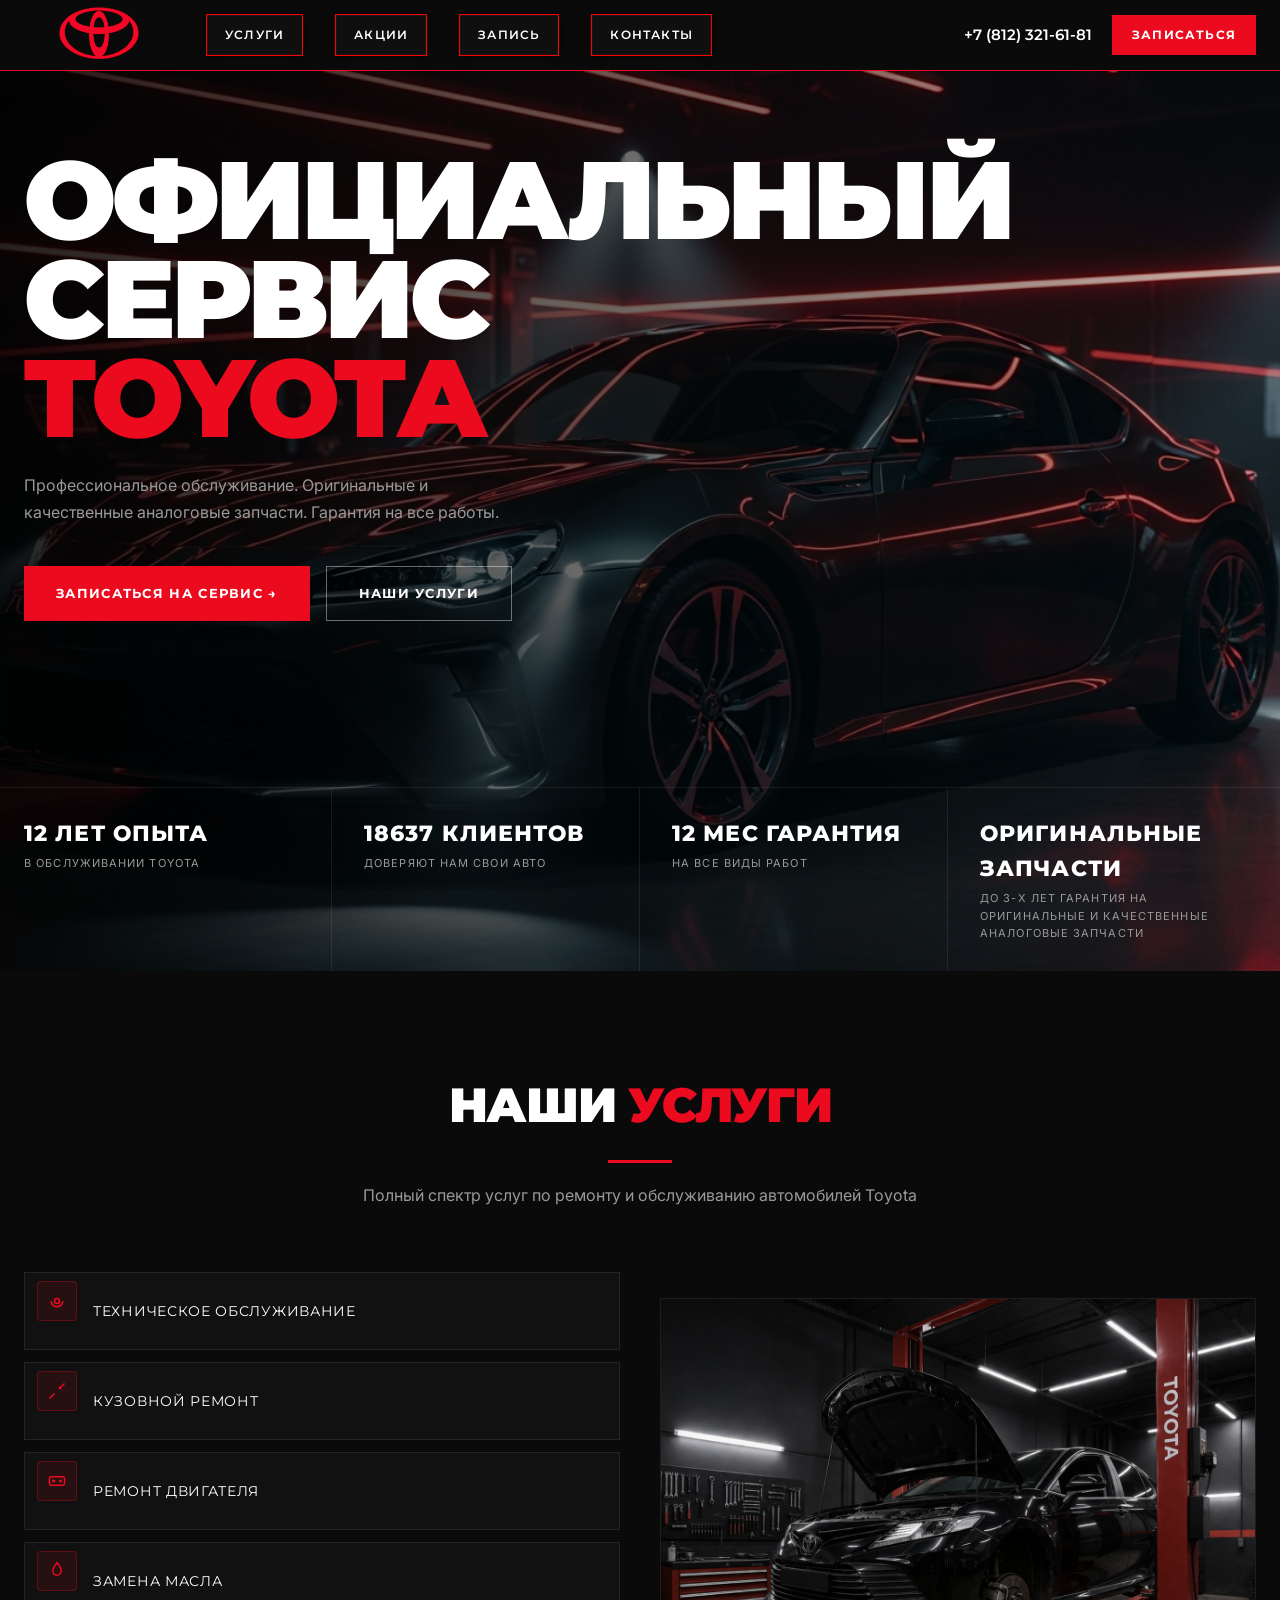
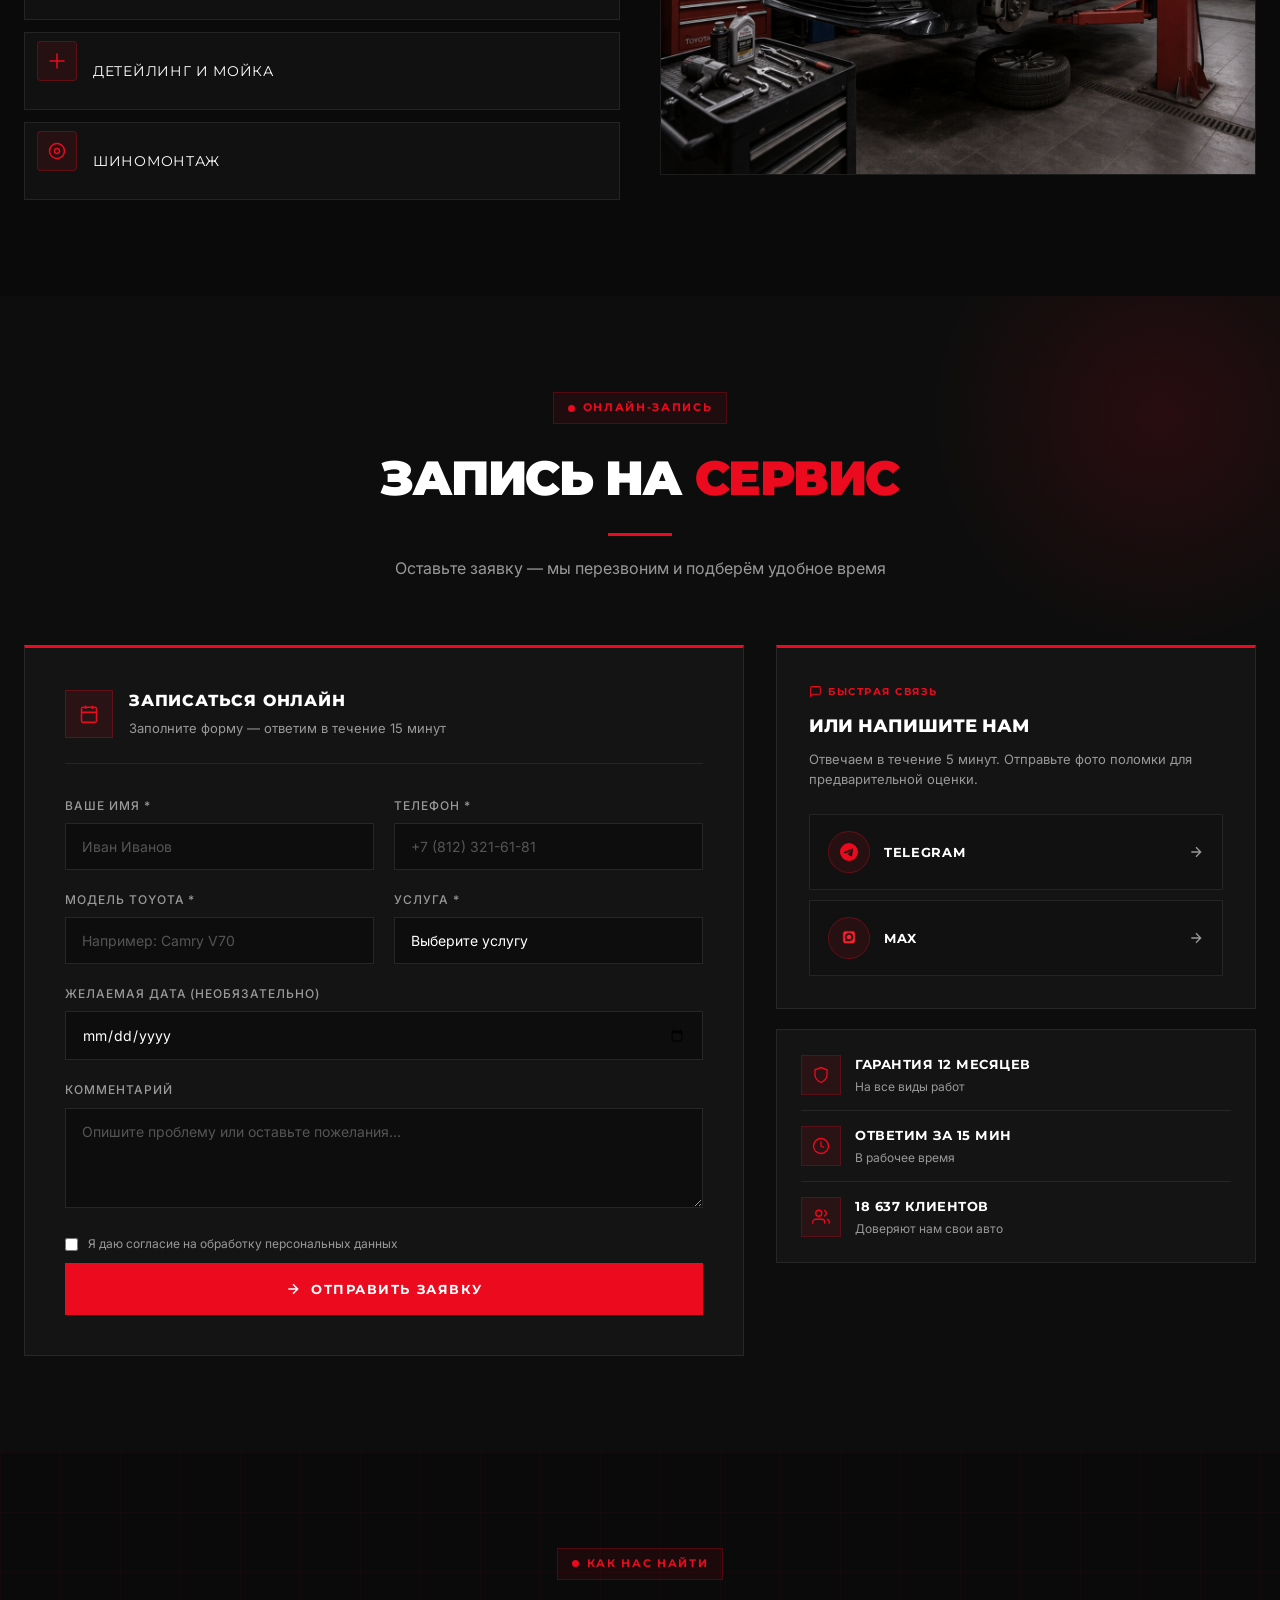
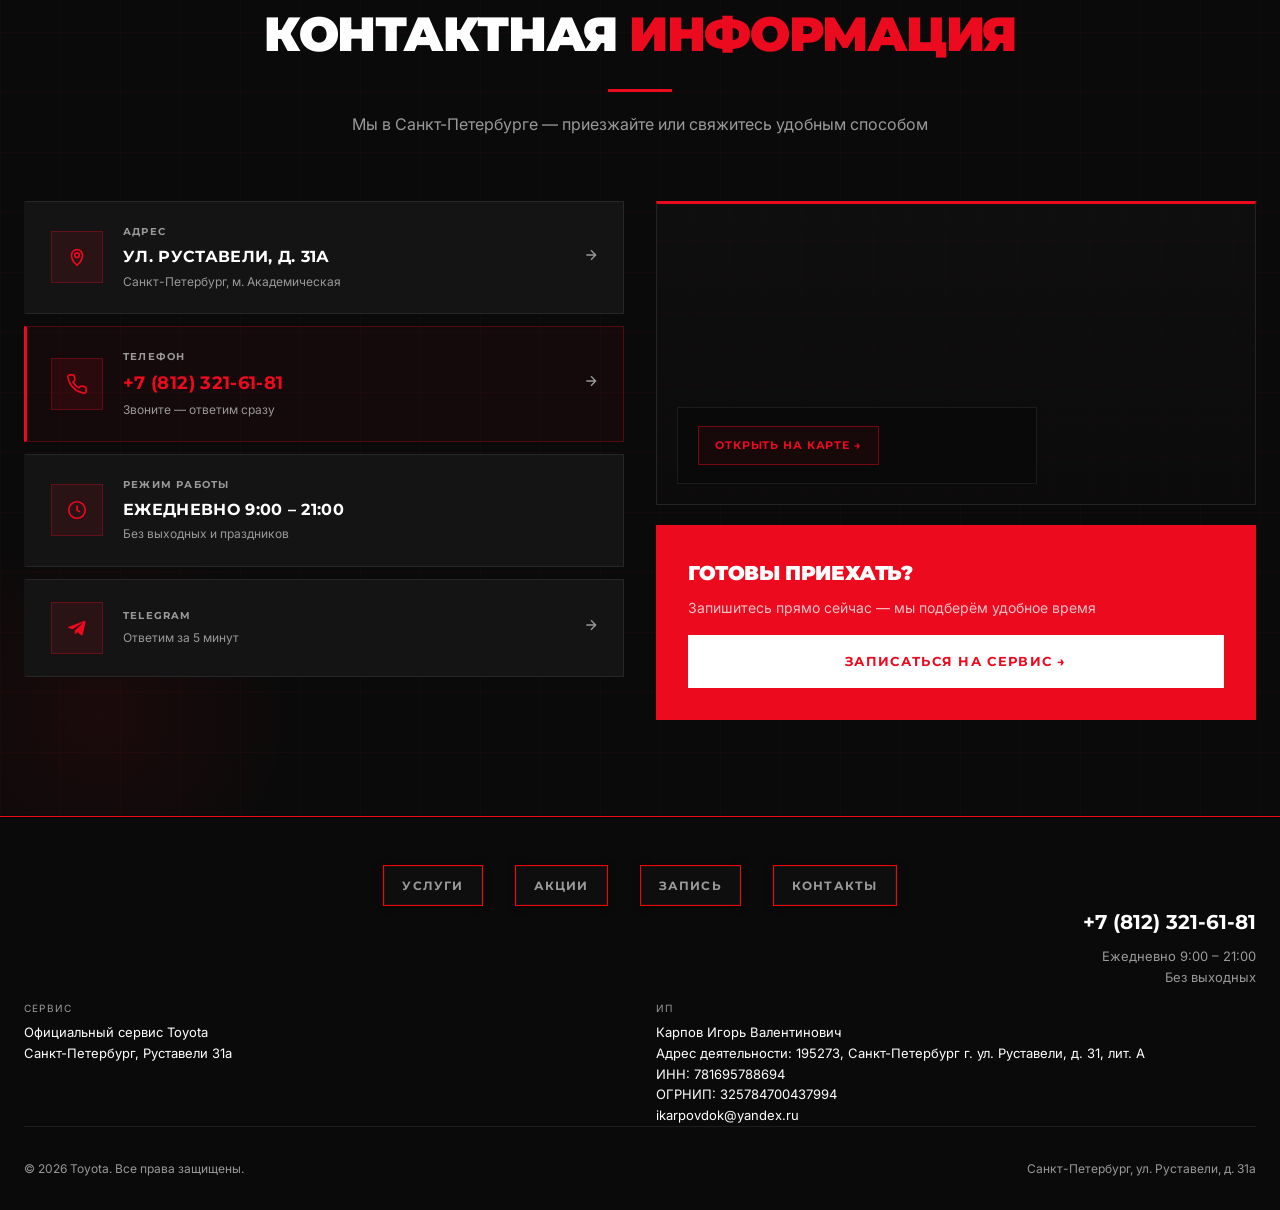
==== commit 527095da: "Add files via upload" ====
--- a/index.html
+++ b/index.html
@@ -25,7 +25,6 @@
       <div class="navbar-nav">
         <a href="#services">Услуги</a>
         <a href="promotions.html">Акции</a>
-        <a href="#advantages">Преимущества</a>
         <a href="#booking">Запись</a>
         <a href="#contacts">Контакты</a>
       </div>
@@ -46,7 +45,6 @@
   <div class="mobile-nav" id="mobile-nav">
     <a href="#services" onclick="closeMobileMenu()">Услуги</a>
     <a href="#promotions" onclick="closeMobileMenu()">Акции</a>
-    <a href="#advantages" onclick="closeMobileMenu()">Преимущества</a>
     <a href="#booking" onclick="closeMobileMenu()">Запись</a>
     <a href="#contacts" onclick="closeMobileMenu()">Контакты</a>
     <div class="mobile-nav-phone">
@@ -309,7 +307,7 @@
           </div>
             <div class="messenger-text">
               <div class="messenger-name">Telegram</div>
-              <div class="messenger-sub tg-sub">@iToyotaSPB</div>
+              
             </div>
             <svg class="messenger-arrow" width="16" height="16" viewBox="0 0 24 24" fill="none" stroke="currentColor" stroke-width="2"><path d="M5 12h14M12 5l7 7-7 7"/></svg>
           </a>
@@ -367,16 +365,6 @@
           </div>
         </div>
 
-        <div class="working-hours">
-          <p>
-            <strong>Режим работы:</strong><br>
-            Ежедневно с 9:00 до 21:00<br>
-            Без выходных<br>
-            Индивидуальный Предприниматель: Карпов Игорь Валентинович<br>
-            ИНН: 781695788694<br>
-            ОГРНИП: 325784700437994
-          </p>
-        </div>
 
       </div>
     </div>
@@ -405,7 +393,7 @@
       <!-- Карточки контактов -->
       <div class="contacts-cards">
 
-        <a href="https://yandex.ru/maps/?text=ул.+Руставели,+д.+31а,+Санкт-Петербург" target="_blank" class="contact-card">
+        <a href="https://yandex.ru/maps/?text=ул.+Руставели,+д.+31,+Санкт-Петербург" target="_blank" class="contact-card">
           <div class="contact-card-icon">
             <svg width="22" height="22" viewBox="0 0 24 24" fill="none" stroke="currentColor" stroke-width="1.8">
               <path d="M12 21s-6-5.2-6-11a6 6 0 1 1 12 0c0 5.8-6 11-6 11z"/>
@@ -460,7 +448,7 @@
           </div>
           <div class="contact-card-body">
             <div class="contact-card-label">Telegram</div>
-            <div class="contact-card-value">@iToyotaSPB</div>
+            
             <div class="contact-card-sub">Ответим за 5 минут</div>
           </div>
           <div class="contact-card-arrow">
@@ -474,18 +462,18 @@
       <div class="contacts-right">
         <div class="contacts-map-embed">
   <iframe
-    src="https://yandex.ru/map-widget/v1/?text=%D1%83%D0%BB.%20%D0%A0%D1%83%D1%81%D1%82%D0%B0%D0%B2%D0%B5%D0%BB%D0%B8%2C%20%D0%B4.%2031%D0%B0%2C%20%D0%A1%D0%B0%D0%BD%D0%BA%D1%82-%D0%9F%D0%B5%D1%82%D0%B5%D1%80%D0%B1%D1%83%D1%80%D0%B3&z=16"
-    width="100%"
-    height="100%"
-    frameborder="0"
-    allowfullscreen="true"
+    src="https://yandex.ru/map-widget/v1/?ll=30.436700%2C60.007897&z=18&l=map"
+  width="100%"
+  height="100%"
+  frameborder="0"
+  allowfullscreen="true"
     loading="lazy">
   </iframe>
 
   <div class="contacts-map-overlay">
-  <a href="https://yandex.ru/maps/?text=ул.+Руставели,+д.+31%D0%B0,+%D0%A1%D0%B0%D0%BD%D0%BA%D1%82-%D0%9F%D0%B5%D1%82%D0%B5%D1%80%D0%B1%D1%83%D1%80%D0%B3" target="_blank" class="contacts-map-btn">
-    Открыть на карте →
-  </a>
+  <a href="https://yandex.ru/maps/?ll=30.436700%2C60.007897&z=18&pt=30.436700,60.007897,pm2rdm" target="_blank" class="contacts-map-btn">
+  Открыть на карте →
+</a>
 </div>
 </div>
 
@@ -507,24 +495,36 @@
      ФУТЕР
 ════════════════════════════════════════ -->
 <footer class="footer">
-  <div class="footer-inner">
-    <div>
-      <div class="footer-logo">TOYOTA</div>
-      <div class="footer-tagline">Официальный сервис Toyota<br>Санкт-Петербург Руставели 31а</div>
-    </div>
-
-    <div class="footer-links">
+
+<div class="footer-links">
       <a href="#services">Услуги</a>
       <a href="promotions.html">Акции</a>
-      <a href="#advantages">Преимущества</a>
       <a href="#booking">Запись</a>
       <a href="#contacts">Контакты</a>
     </div>
-
-    <div class="footer-contact">
+<div class="footer-contact">
       <div class="footer-phone"><a href="tel:+78123216181">+7 (812) 321-61-81</a></div>
-      <div class="footer-hours">Ежедневно 9:00 – 21:00</div>
-    </div>
+      <div class="footer-hours">Ежедневно 9:00 – 21:00 <br>Без выходных</div>
+    </div>
+  </div>
+
+  <div class="footer-tagline">
+
+  <div class="footer-block">
+    <div class="footer-title">Сервис</div>
+    <div>Официальный сервис Toyota</div>
+    <div>Санкт-Петербург, Руставели 31а</div>
+  </div>
+
+  <div class="footer-block">
+    <div class="footer-title">ИП</div>
+    <div>Карпов Игорь Валентинович</div>
+    <div>Адрес деятельности: 195273, Санкт-Петербург г. ул. Руставели, д. 31, лит. А</div>
+    <div>ИНН: 781695788694</div>
+    <div>ОГРНИП: 325784700437994</div>
+    <div>ikarpovdok@yandex.ru</div>
+  </div>
+
   </div>
 
   <div class="footer-bottom">
--- a/styles.css
+++ b/styles.css
@@ -81,7 +81,7 @@
 
 /* ─── НАВБАР ─── */
 .navbar {
-  position: sticky; top: 0; z-index: 100;
+  position: static;
   background: var(--bg-nav);
   border-bottom: 1px solid var(--red);
   padding: 0 24px;
@@ -105,13 +105,47 @@
   flex: 1;
 }
 .navbar-nav a {
-  font-family: var(--font-head);
-  font-size: 12px; font-weight: 600;
-  text-transform: uppercase; letter-spacing: 0.1em;
-  color: var(--white);
-  transition: color 0.2s;
-}
-.navbar-nav a:hover { color: var(--red); }
+  position: relative;
+  padding: 10px 18px;
+  font-family: var(--font-head);
+  font-size: 12px;
+  font-weight: 600;
+  text-transform: uppercase;
+  letter-spacing: 0.1em;
+  color: var(--white);
+  background: rgba(255,255,255,0.02);
+
+  border: 1px solid rgba(255, 0, 0, 0.982);
+  box-shadow:
+    inset 0 0 0 1px rgba(255,255,255,0.04),
+    0 0 8px rgba(0,0,0,0.6);
+
+  transition: all 0.25s ease;
+}
+.navbar-nav a:hover {
+  border-color: rgba(235,10,30,0.7);
+  background: rgba(235,10,30,0.06);
+
+  box-shadow:
+    inset 0 0 0 1px rgba(235,10,30,0.25),
+    0 0 12px rgba(235,10,30,0.25);
+
+  transform: translateY(-1px);
+}
+.navbar-nav a::after {
+  content: '';
+  position: absolute;
+  left: 10%;
+  bottom: -6px;
+  width: 0%;
+  height: 2px;
+  background: var(--red);
+  transition: width 0.25s ease;
+}
+
+.navbar-nav a:hover::after {
+  width: 80%;
+}
 
 .navbar-right {
   display: flex; align-items: center; gap: 20px;
@@ -480,30 +514,50 @@
   flex-wrap: wrap;       /* перенос на мобильных */
 }
 .footer-links a {
+  position: relative;
+  padding: 10px 18px;
+
   font-family: var(--font-head);
   font-size: 12px;
   font-weight: 700;
   text-transform: uppercase;
   letter-spacing: 0.1em;
-  color: var(--gray);
-  position: relative;
-  transition: color 0.25s ease;
+
+  color: var(--gray);
+  background: rgba(255,255,255,0.015);
+
+  border: 1px solid rgba(255, 0, 0, 0.995);
+  box-shadow:
+    inset 0 0 0 1px rgba(255,255,255,0.03),
+    0 0 6px rgba(0,0,0,0.5);
+
+  transition: all 0.25s ease;
 }
 .footer-links a:hover {
   color: var(--white);
+
+  border-color: rgba(235,10,30,0.55);
+  background: rgba(235,10,30,0.05);
+
+  box-shadow:
+    inset 0 0 0 1px rgba(235,10,30,0.2),
+    0 0 10px rgba(235,10,30,0.18);
+
+  transform: translateY(-1px);
 }
 .footer-links a::after {
   content: '';
   position: absolute;
-  left: 0;
+  left: 12%;
   bottom: -6px;
   width: 0%;
   height: 2px;
   background: var(--red);
   transition: width 0.25s ease;
 }
+
 .footer-links a:hover::after {
-  width: 100%;
+  width: 76%;
 }
 
 .footer-contact { text-align: right; }
@@ -1696,3 +1750,36 @@
     max-width: 100%;
   }
 }
+@media (max-width: 768px) {
+  .navbar-inner {
+    justify-content: space-between;
+  }
+
+  .hamburger {
+    margin-left: auto;
+    margin-right: 0px; /* можно 0 если хочешь совсем к краю */
+  }
+}
+.footer-tagline {
+  display: grid;
+  grid-template-columns: repeat(2, 1fr);
+  gap: 16px 32px;
+  margin-top: 12px;
+}
+
+.footer-block {
+  line-height: 1.6;
+}
+
+.footer-title {
+  font-size: 10px;
+  text-transform: uppercase;
+  letter-spacing: 0.12em;
+  color: var(--gray);
+  margin-bottom: 6px;
+}
+
+.footer-block div:not(.footer-title) {
+  font-size: 13px;
+  color: var(--white);
+}
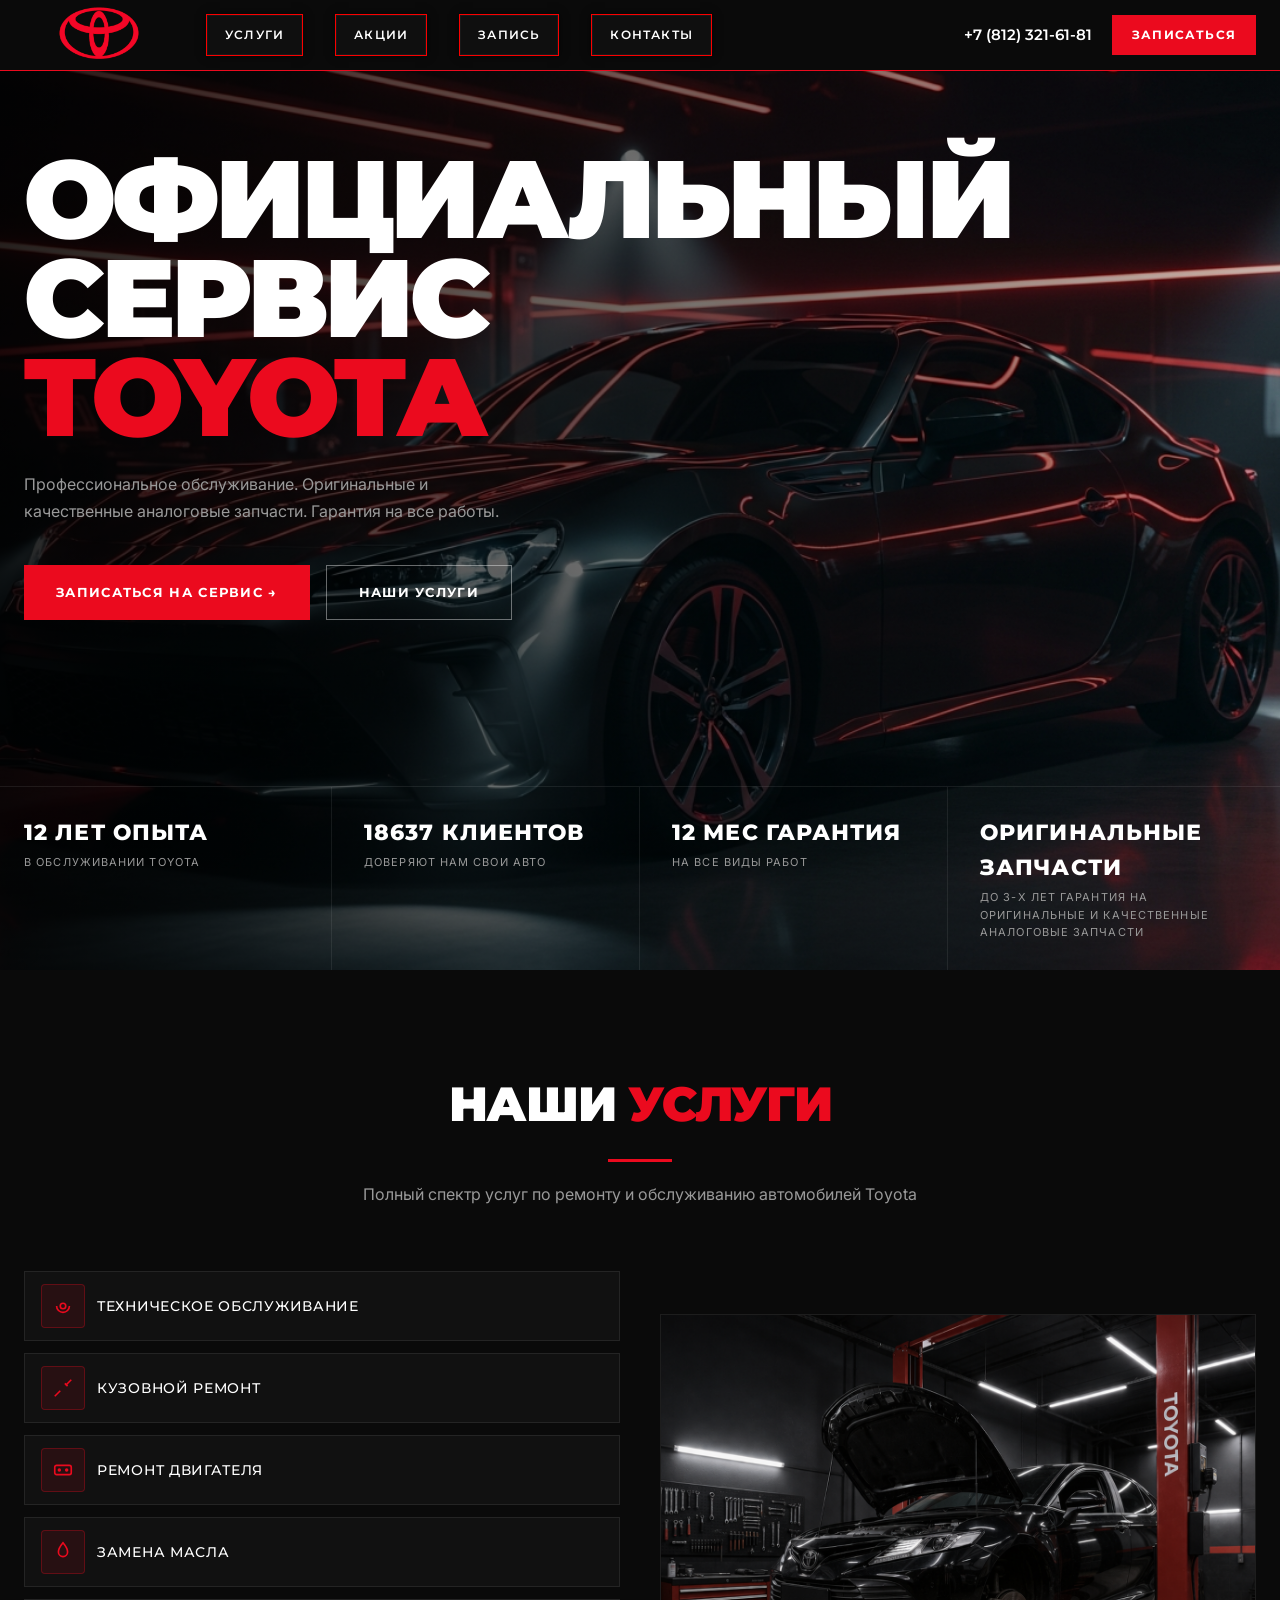
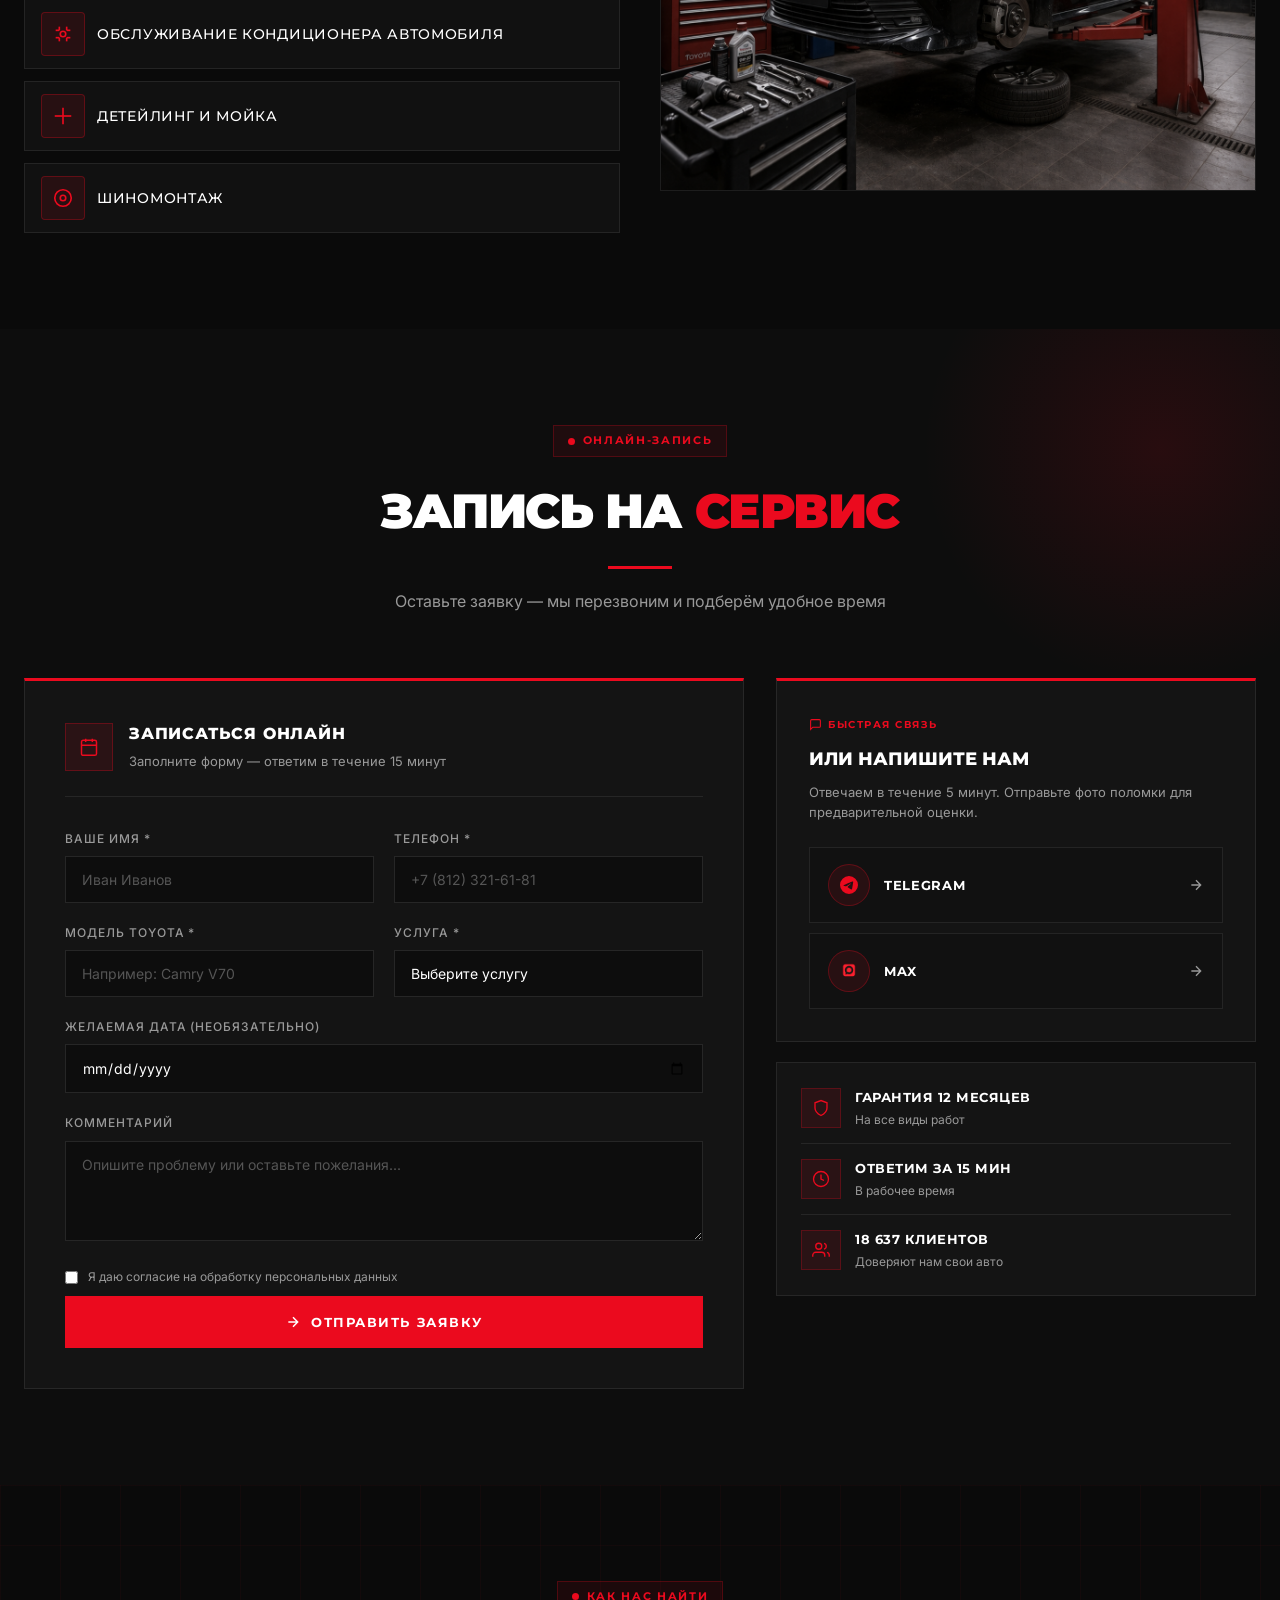
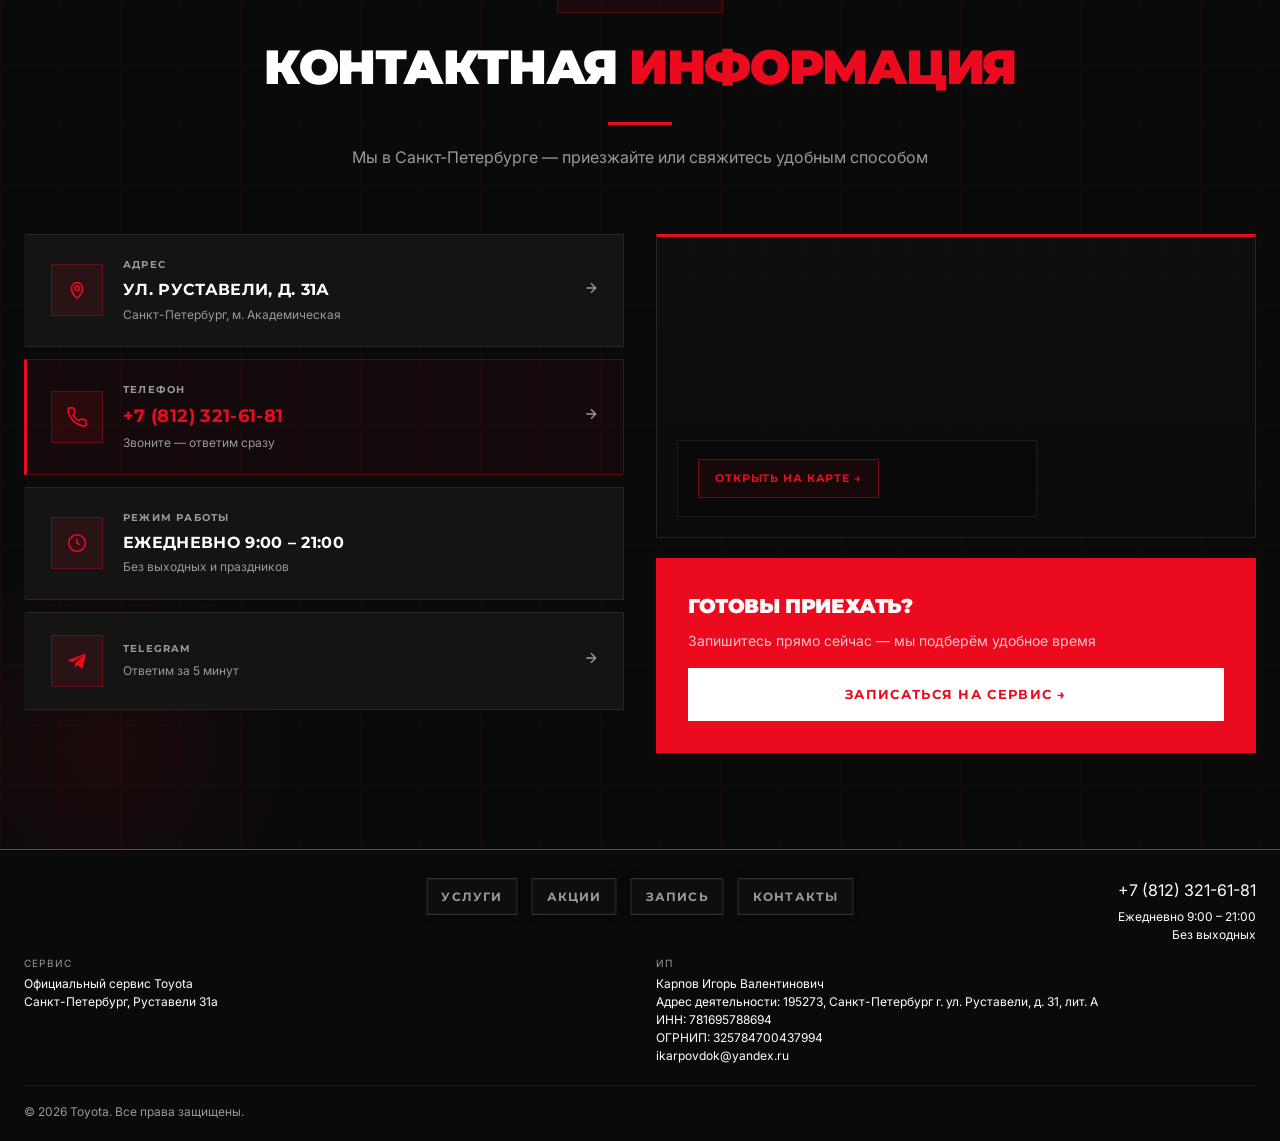
==== commit dae77787: "Add files via upload" ====
--- a/index.html
+++ b/index.html
@@ -8,12 +8,50 @@
   <meta property="og:description" content="Профессиональное обслуживание автомобилей Toyota. Оригинальные запчасти. Гарантия на все работы.">
   <title>Toyota — Официальный сервис Toyota в Санкт-Петербурге</title>
   <link rel="stylesheet" href="styles.css">
+  <style>
+    /* Дополнительные стили для фиксированного навбара */
+    body {
+      margin: 0;
+      padding-top: 70px; /* Компенсируем высоту фиксированного навбара */
+    }
+    header {
+      position: fixed;
+      top: 0;
+      left: 0;
+      width: 100%;
+      z-index: 1000;
+      background-color: var(--bg-nav);
+      transition: transform 0.3s ease-in-out;
+    }
+    /* Скрываем навбар при прокрутке вниз (опционально, раскомментируйте если нужно) */
+    /*
+    header.hide {
+      transform: translateY(-100%);
+    }
+    */
+    /* Убираем отступ для мобильного меню, чтобы оно не наезжало на контент */
+    .mobile-nav {
+      top: 70px;
+    }
+    /* Стили для основного контента */
+    .hero {
+      margin-top: 0; /* Убираем отступ, так как body уже имеет padding-top */
+    }
+    @media (max-width: 768px) {
+      body {
+        padding-top: 70px;
+      }
+      .mobile-nav {
+        top: 70px;
+      }
+    }
+  </style>
   <!-- Google Fonts автоматически подключаются из styles.css -->
 </head>
 <body>
 
 <!-- ════════════════════════════════════════
-     НАВБАР
+     НАВБАР (теперь фиксированный)
 ════════════════════════════════════════ -->
 <header>
   <nav class="navbar">
@@ -160,6 +198,23 @@
       <span>Замена масла</span>
     </a>
 
+    <a href="service-ac.html" class="service-row">
+      <div class="service-icon">
+  <svg width="20" height="20" viewBox="0 0 24 24" fill="none" stroke="currentColor" stroke-width="1.8">
+    <path d="M8 4v4"/>
+    <path d="M16 4v4"/>
+    <path d="M8 16v4"/>
+    <path d="M16 16v4"/>
+    <path d="M4 8h4"/>
+    <path d="M16 8h4"/>
+    <path d="M4 16h4"/>
+    <path d="M16 16h4"/>
+    <circle cx="12" cy="12" r="3"/>
+  </svg>
+</div>
+      <span>Обслуживание кондиционера автомобиля</span>
+    </a>
+
     <a href="service-detailing.html" class="service-row">
       <div class="service-icon">
   <svg width="20" height="20" viewBox="0 0 24 24" fill="none" stroke="currentColor" stroke-width="1.8">
@@ -227,7 +282,12 @@
           </div>
         </div>
 
-        <form id="contact-form" onsubmit="handleSubmit(event)">
+        <form id="booking-form" action="https://formsubmit.co/gumerova.rina@bk.ru" method="POST">
+          <input type="hidden" name="_subject" value="Новая заявка с сайта Toyota">
+          <input type="hidden" name="_captcha" value="false">
+          <input type="hidden" name="_template" value="table">
+          <input type="text" name="_honey" style="display:none">
+          <input type="hidden" name="_autoresponse" value="Спасибо за заявку! Мы получили ваше обращение и свяжемся с вами в ближайшее время.">
           <div class="form-row">
             <div class="form-group">
               <label for="name">Ваше имя *</label>
@@ -253,6 +313,7 @@
                 <option value="Диагностика">Диагностика электроники</option>
                 <option value="Кузовной ремонт">Кузовной ремонт</option>
                 <option value="Ремонт двигателя">Ремонт двигателя</option>
+                <option value="Кондиционер">Обслуживание кондиционера автомобиля</option>
                 <option value="Детейлинг">Детейлинг и мойка</option>
                 <option value="Шиномонтаж">Шиномонтаж и балансировка</option>
               </select>
@@ -283,6 +344,9 @@
           </button>
           <div id="form-success" style="display:none; margin-top:16px; color:var(--red); font-family:var(--font-head); font-size:13px; font-weight:600; text-transform:uppercase; letter-spacing:0.1em; border:1px solid rgba(235,10,30,0.3); padding:12px 16px; background:rgba(235,10,30,0.06);">
             ✓ Заявка отправлена! Мы свяжемся с вами в ближайшее время.
+          </div>
+          <div id="form-error" style="display:none; margin-top:16px; color:#fff; font-family:var(--font-head); font-size:13px; font-weight:600; text-transform:uppercase; letter-spacing:0.08em; border:1px solid rgba(255,255,255,0.16); padding:12px 16px; background:rgba(255,255,255,0.04);">
+            Не удалось отправить заявку. Проверьте подключение к интернету и активацию FormSubmit.
           </div>
         </form>
       </div>
@@ -502,7 +566,7 @@
       <a href="#booking">Запись</a>
       <a href="#contacts">Контакты</a>
     </div>
-<div class="footer-contact">
+    <div class="footer-contact">
       <div class="footer-phone"><a href="tel:+78123216181">+7 (812) 321-61-81</a></div>
       <div class="footer-hours">Ежедневно 9:00 – 21:00 <br>Без выходных</div>
     </div>
@@ -529,7 +593,7 @@
 
   <div class="footer-bottom">
     <p>© 2026 Toyota. Все права защищены.</p>
-    <p>Санкт-Петербург, ул. Руставели, д. 31а</p>
+ 
   </div>
 </footer>
 
@@ -589,24 +653,67 @@
 createCountdown(promo3End, 'c3-days', 'c3-hours', 'c3-mins', 'c3-secs');
 
 // ── Форма записи ──
-function handleSubmit(e) {
+const bookingForm = document.getElementById('booking-form');
+
+async function handleSubmit(e) {
   e.preventDefault();
+
+  const form = e.target;
   const btn = document.getElementById('submit-btn');
   const success = document.getElementById('form-success');
-
-  btn.textContent = 'Отправка...';
+  const errorBox = document.getElementById('form-error');
+
+  const name = document.getElementById('name').value.trim();
+  const phone = document.getElementById('phone').value.trim();
+  const model = document.getElementById('model').value.trim();
+  const service = document.getElementById('service').value.trim();
+  const consent = document.getElementById('consent').checked;
+
+  if (!name || !phone || !model || !service || !consent) {
+    alert('Пожалуйста, заполните обязательные поля и подтвердите согласие.');
+    return;
+  }
+
+  btn.innerHTML = '<svg width="16" height="16" viewBox="0 0 24 24" fill="none" stroke="currentColor" stroke-width="2.2"><path d="M5 12h14M12 5l7 7-7 7"/></svg> Отправка...';
   btn.disabled = true;
-
-  // Здесь можно подключить отправку на ваш сервер или Telegram-бот:
-  // fetch('/api/send', { method: 'POST', body: new FormData(e.target) })
-
-  setTimeout(() => {
+  success.style.display = 'none';
+  errorBox.style.display = 'none';
+
+  const formData = new FormData(form);
+  formData.set('_subject', `Новая заявка с сайта Toyota: ${name}`);
+  formData.set('_captcha', 'false');
+  formData.set('_template', 'table');
+  formData.set('consent', 'Да');
+  formData.set('page', window.location.href);
+
+  try {
+    const response = await fetch('https://formsubmit.co/ajax/gumerova.rina@bk.ru', {
+      method: 'POST',
+      body: formData,
+      headers: {
+        'Accept': 'application/json'
+      }
+    });
+
+    const result = await response.json().catch(() => null);
+
+    if (!response.ok || !result || result.success !== 'true') {
+      throw new Error('Не удалось отправить форму.');
+    }
+
+    form.reset();
+    success.style.display = 'block';
+    setTimeout(() => { success.style.display = 'none'; }, 5000);
+  } catch (error) {
+    errorBox.style.display = 'block';
+  } finally {
     btn.innerHTML = '<svg width="16" height="16" viewBox="0 0 24 24" fill="none" stroke="currentColor" stroke-width="2.2"><path d="M5 12h14M12 5l7 7-7 7"/></svg> Отправить заявку';
     btn.disabled = false;
-    success.style.display = 'block';
-    e.target.reset();
-    setTimeout(() => { success.style.display = 'none'; }, 5000);
-  }, 1000);
+  }
+}
+
+if (bookingForm) {
+  bookingForm.addEventListener('submit', handleSubmit);
 }
 
 // ── Плавное появление секций ──
@@ -628,4 +735,4 @@
 </script>
 
 </body>
-</html>
+</html>
--- a/styles.css
+++ b/styles.css
@@ -487,14 +487,17 @@
 
 /* ─── ФУТЕР ─── */
 .footer {
-  background: #0a0a0a;
+    background: #0a0a0a;
   border-top: 1px solid var(--red);
-  padding: 48px 24px 32px;
+  padding: 28px 24px 20px;
 }
 .footer-inner {
-  max-width: 1280px; margin: 0 auto;
-  display: grid; grid-template-columns: 1fr auto 1fr;
-  gap: 48px; align-items: start; margin-bottom: 48px;
+  position: relative; /* 👈 важно */
+  max-width: 1280px;
+  margin: 0 auto 24px;
+  display: flex;
+  justify-content: flex-end; /* телефон справа */
+  align-items: center;
 }
 .footer-logo {
   font-family: var(--font-head);
@@ -503,19 +506,25 @@
   margin-bottom: 8px;
 }
 .footer-logo span { color: var(--red); }
-.footer-tagline { color: var(--gray); font-size: 13px; }
+.footer-tagline { color: var(--gray);   max-width: 1280px;
+  margin: 0 auto;
+  display: grid;
+  grid-template-columns: 1fr 1fr;
+  gap: 12px 24px; }
 
 .footer-links {
-  display: flex;
-  flex-direction: row;   /* горизонтально */
-  gap: 32px;
+  position: absolute;
+  left: 50%;
+  transform: translateX(-50%);
+  display: flex;
+  gap: 14px;
+  flex-wrap: wrap;
+  align-items: center;
   justify-content: center;
-  align-items: center;
-  flex-wrap: wrap;       /* перенос на мобильных */
 }
 .footer-links a {
-  position: relative;
-  padding: 10px 18px;
+  padding: 8px 14px;
+  font-size: 11px;
 
   font-family: var(--font-head);
   font-size: 12px;
@@ -526,7 +535,7 @@
   color: var(--gray);
   background: rgba(255,255,255,0.015);
 
-  border: 1px solid rgba(255, 0, 0, 0.995);
+  border: 1px solid rgba(113, 110, 110, 0.37);
   box-shadow:
     inset 0 0 0 1px rgba(255,255,255,0.03),
     0 0 6px rgba(0,0,0,0.5);
@@ -560,20 +569,24 @@
   width: 76%;
 }
 
-.footer-contact { text-align: right; }
+.footer-contact {   text-align: right; }
 .footer-phone {
-  font-family: var(--font-head);
-  font-size: 20px; font-weight: 700;
-  color: var(--white); margin-bottom: 8px;
+  font-size: 16px;
+  margin-bottom: 4px;
 }
 .footer-phone a { transition: color 0.2s; }
 .footer-phone a:hover { color: var(--red); }
-.footer-hours { color: var(--gray); font-size: 13px; }
+.footer-hours {   font-size: 12px;
+  line-height: 1.5;}
 
 .footer-bottom {
-  max-width: 1280px; margin: 0 auto;
-  padding-top: 32px; border-top: 1px solid var(--border);
-  display: flex; justify-content: space-between; align-items: center;
+  max-width: 1280px;
+  margin: 20px auto 0;
+  padding-top: 16px;
+  border-top: 1px solid var(--border);
+  display: flex;
+  justify-content: space-between;
+  align-items: center;
 }
 .footer-bottom p { color: var(--gray); font-size: 12px; }
 
@@ -671,8 +684,9 @@
 .service-row {
   display: flex;
   align-items: center;
-  gap: 16px;
-  padding: 8px 12px;
+  gap: 12px;
+  padding: 4px 8px; 
+  min-height: 44px; 
   background: #111;
   border: 1px solid var(--border);
   text-decoration: none;
@@ -703,6 +717,8 @@
   justify-content: center;
   color: var(--red);
 }
+
+
 
 /* ПРАВАЯ КОЛОНКА */
 .services-image img {
@@ -1768,7 +1784,7 @@
 }
 
 .footer-block {
-  line-height: 1.6;
+  line-height: 1.5;
 }
 
 .footer-title {
@@ -1776,10 +1792,72 @@
   text-transform: uppercase;
   letter-spacing: 0.12em;
   color: var(--gray);
-  margin-bottom: 6px;
+  margin-bottom: 4px;
 }
 
 .footer-block div:not(.footer-title) {
-  font-size: 13px;
-  color: var(--white);
+  font-size: 12px;
+  color: var(--white);
+}
+
+/* ===== ФИКС: ЦЕНТРИРОВАНИЕ ИКОНОК В УСЛУГАХ ===== */
+.services-list .service-row {
+  display: flex;
+  align-items: center;
+  gap: 12px;
+  padding: 12px 16px;
+  background: #111;
+  border: 1px solid var(--border);
+  text-decoration: none;
+  transition: all 0.25s ease;
+  min-height: 64px;
+}
+
+.services-list .service-row .service-icon {
+  width: 44px;
+  height: 44px;
+  background: rgba(235,10,30,0.1);
+  border: 1px solid rgba(235,10,30,0.3);
+  display: flex;
+  align-items: center;
+  justify-content: center;
+  flex-shrink: 0;
+  margin: 0;
+  padding: 0;
+}
+
+.services-list .service-row .service-icon svg {
+  width: 22px;
+  height: 22px;
+  display: block;
+  stroke: var(--red);
+}
+
+.services-list .service-row span {
+  font-family: var(--font-head);
+  font-size: 14px;
+  font-weight: 500;
+  text-transform: uppercase;
+  letter-spacing: 0.05em;
+  color: var(--white);
+  line-height: 1.3;
+}
+@media (max-width: 768px) {
+  .footer-inner,
+  .footer-bottom,
+  .footer-tagline {
+    display: flex;
+    flex-direction: column;
+    gap: 14px;
+  }
+
+  .footer-contact,
+  .footer-bottom {
+    text-align: left;
+    align-items: flex-start;
+  }
+
+  .footer-links {
+    gap: 10px;
+  }
 }
